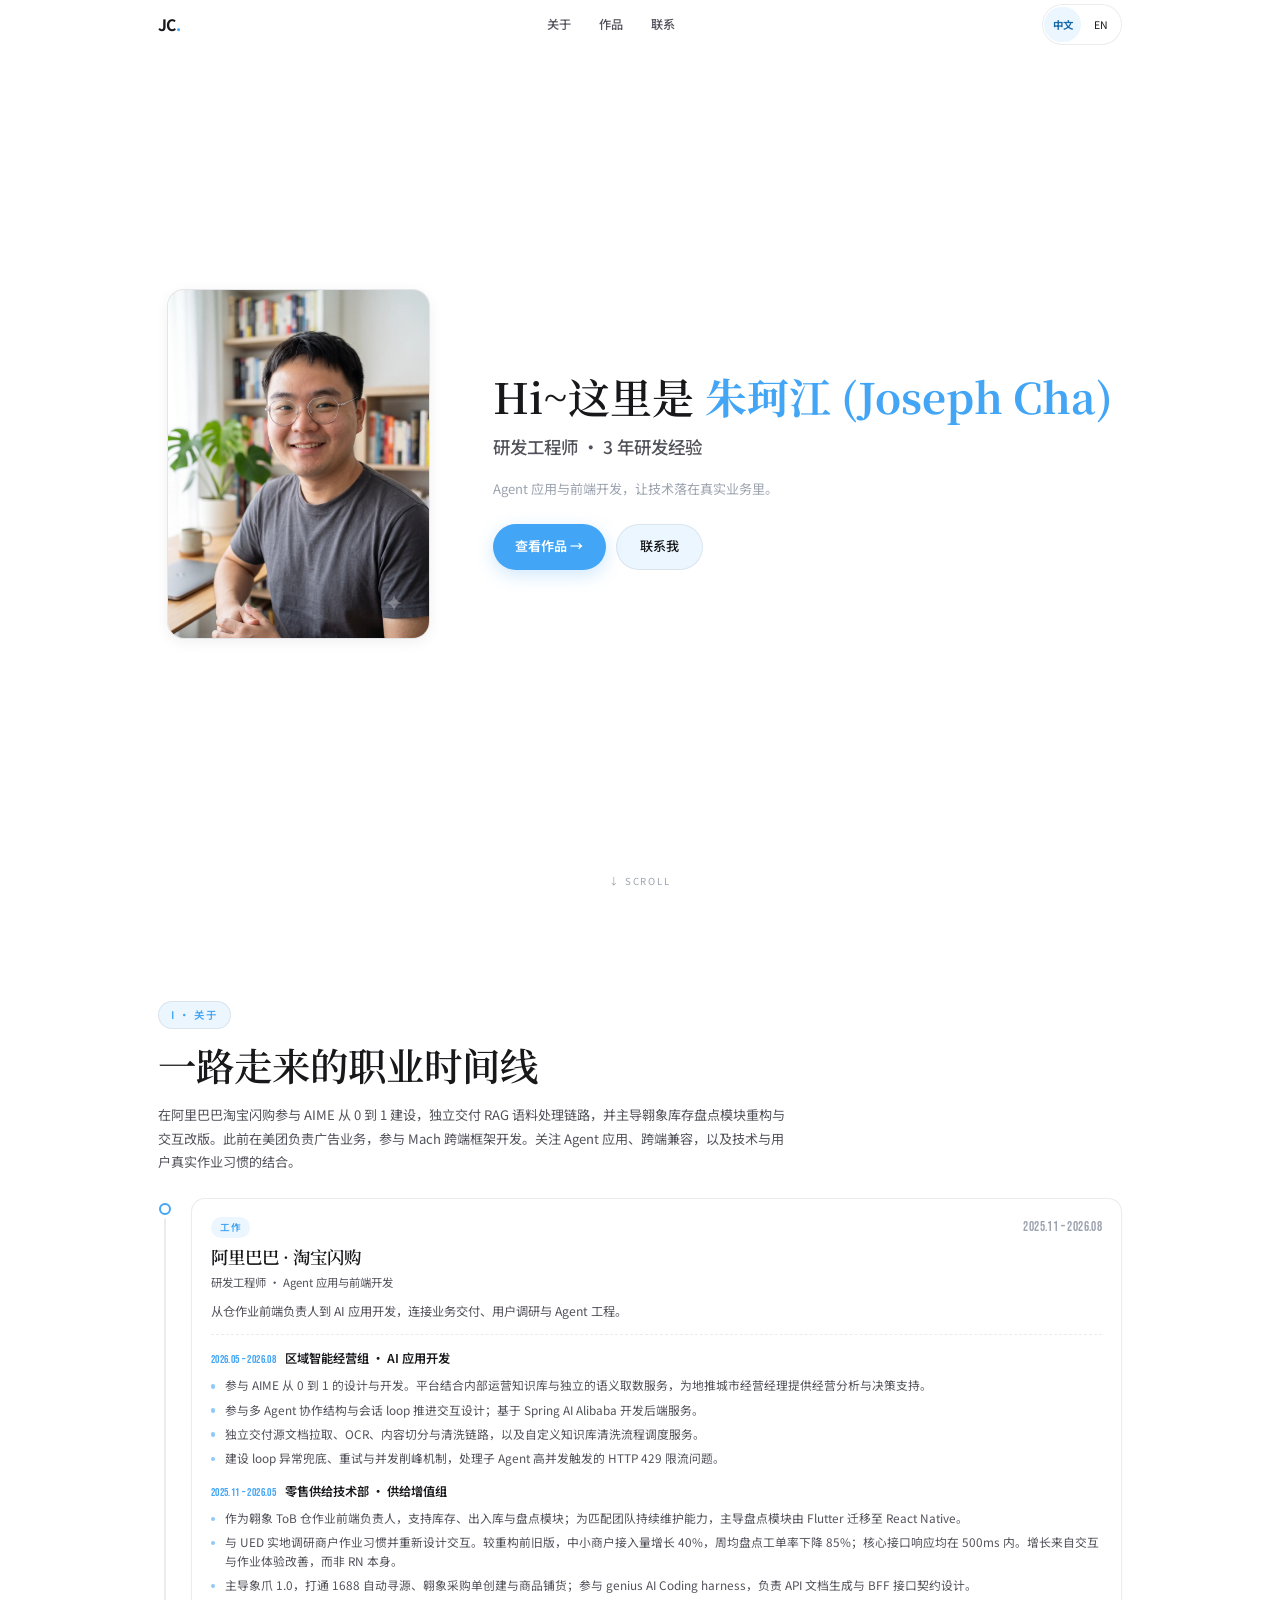
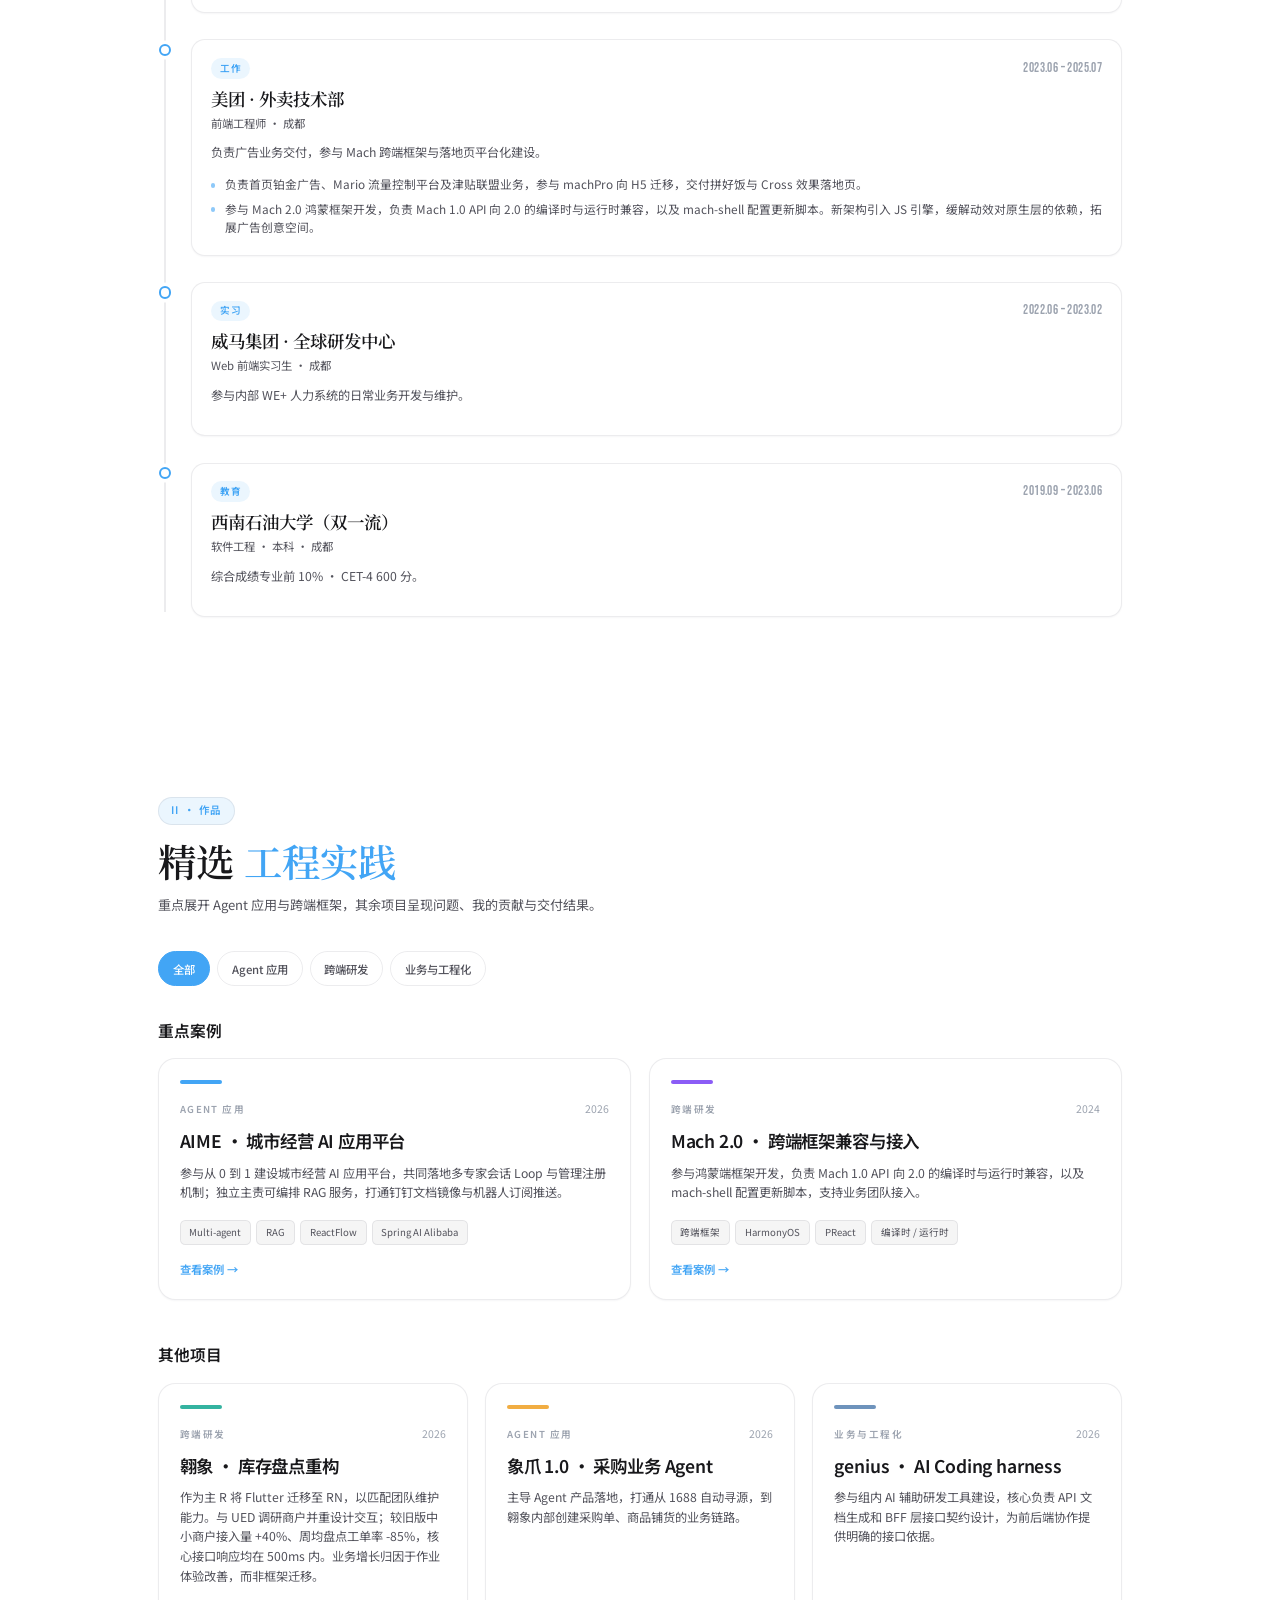
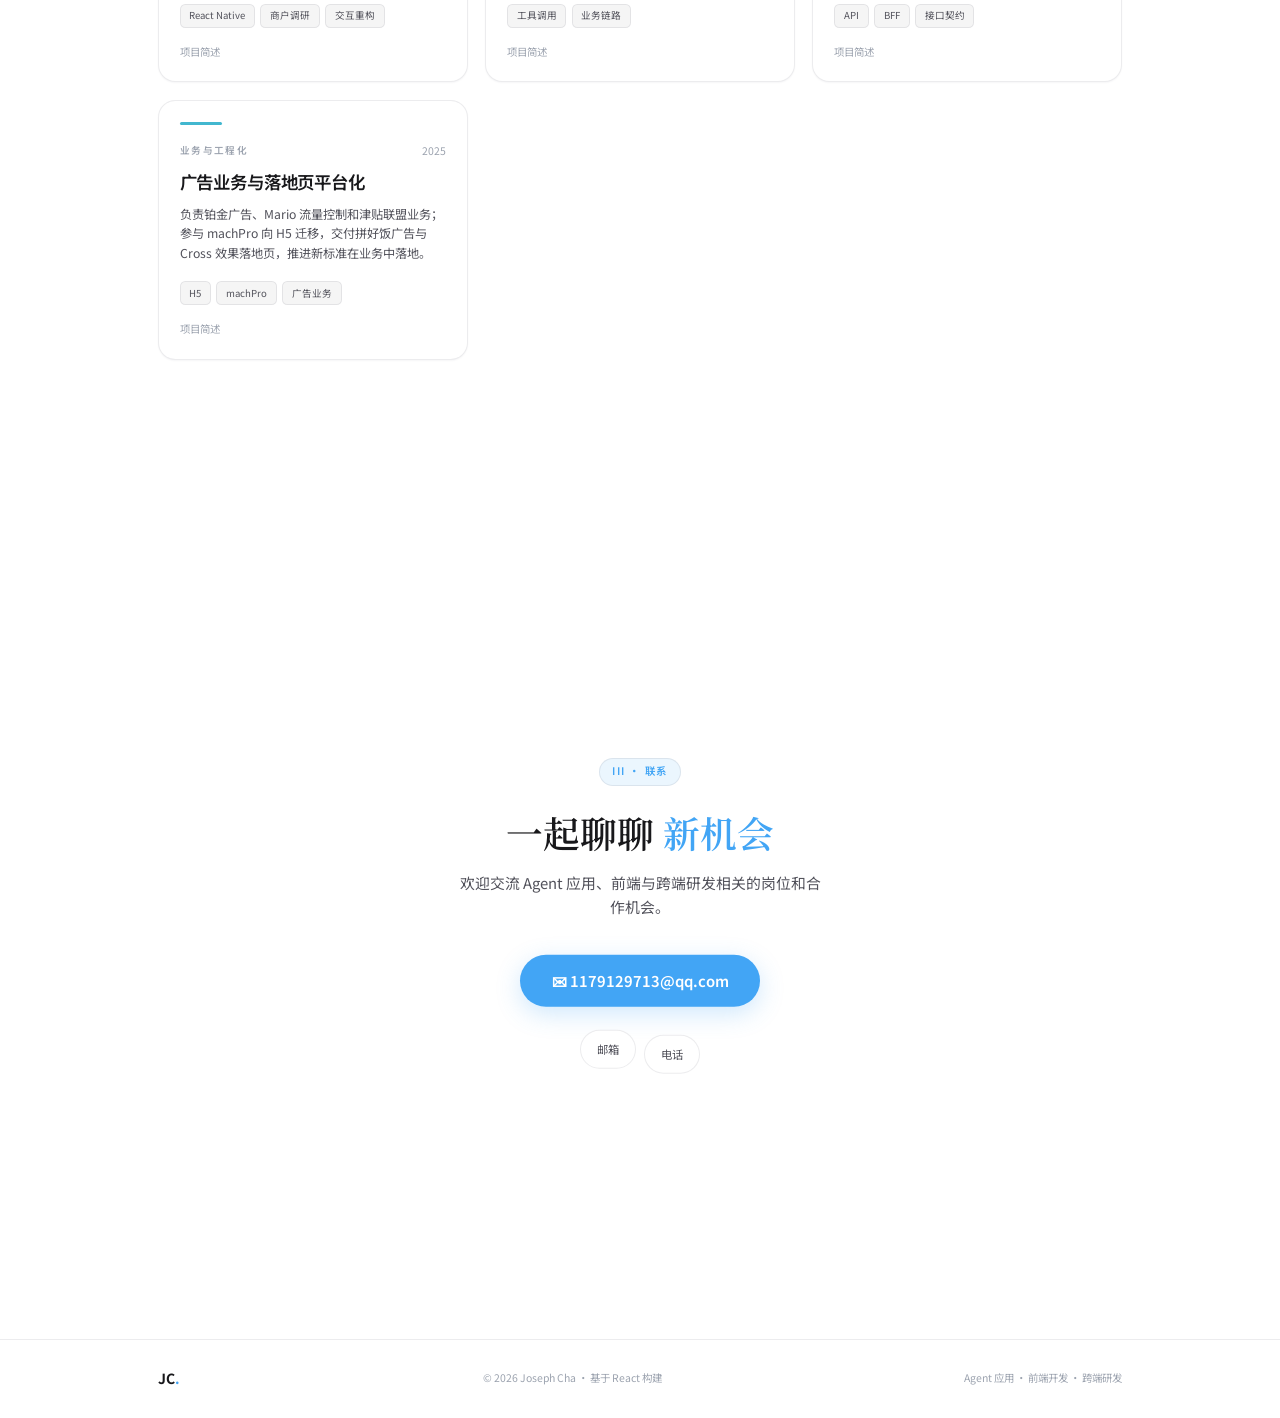
==== project/1/index.html @ 97af948a "deploy: publish portfolio a586ec9baecb" ====
<!doctype html>
<html lang="zh-CN">
  <head>
    <meta charset="UTF-8" />
    <meta
      name="viewport"
      content="width=device-width, initial-scale=1.0, viewport-fit=cover, maximum-scale=5.0"
    />
    <meta name="theme-color" content="#fafafa" />
    <meta name="apple-mobile-web-app-capable" content="yes" />
    <meta name="apple-mobile-web-app-status-bar-style" content="black-translucent" />
    <meta name="format-detection" content="telephone=no" />
    <meta
      name="description"
      content="朱珂江的个人作品集：阿里巴巴淘宝闪购 AIME、库存盘点重构与美团 Mach 跨端框架研发经历。"
    />
    <title>朱珂江 · Agent 应用与前端开发</title>
    <link rel="preconnect" href="https://fonts.googleapis.com" />
    <link rel="preconnect" href="https://fonts.gstatic.com" crossorigin />
    <link
      href="https://fonts.googleapis.com/css2?family=Bebas+Neue&family=Noto+Sans+SC:wght@300;400;500;700&family=Noto+Serif+SC:wght@300;400;600;700&display=swap"
      rel="stylesheet"
    />
    <script type="module" crossorigin src="/assets/index-5vV9eO1W.js"></script>
    <link rel="stylesheet" crossorigin href="/assets/index-BMwHk_G-.css">
  </head>
  <body>
    <div id="root"></div>
  </body>
</html>
---- assets/index-BMwHk_G-.css ----
.language-switch{display:inline-flex;flex-shrink:0;border:1px solid var(--border);border-radius:26.64rem;padding:.05333rem;gap:.05333rem;background:#fff}.language-switch button{min-width:1.12rem;min-height:1.06667rem;padding:.10667rem .24rem;font-size:.32rem;border-radius:26.64rem}.language-switch button[aria-pressed=true]{background:var(--accent-soft);color:#176aa8;font-weight:700}.language-switch button:focus-visible{outline:.05333rem solid var(--accent);outline-offset:.05333rem}.navbar{position:fixed;top:0;left:0;right:0;z-index:100;transition:background .3s,backdrop-filter .3s,border-color .3s}.navbar-inner{display:flex;align-items:center;justify-content:space-between;height:1.49333rem}.navbar-brand{font-family:var(--font-body);font-weight:700;font-size:.48rem;letter-spacing:-.02em;min-height:1.17333rem;display:inline-flex;align-items:center}.navbar-brand .dot{color:var(--accent)}.navbar-desktop{display:flex;gap:.64rem;align-items:center}.navbar-controls{display:flex;align-items:center;gap:.26667rem}.navbar-link{font-size:.37333rem;color:var(--text-muted);font-weight:500;min-height:1.17333rem;display:inline-flex;align-items:center;padding:0 .10667rem;transition:color .2s}.navbar-link:hover{color:var(--text)}.navbar-cta{font-size:.34667rem;font-weight:600;padding:.21333rem .48rem;border-radius:26.64rem;background:var(--accent);color:#fff;min-height:1.17333rem;display:inline-flex;align-items:center}.navbar-toggle{display:none;flex-direction:column;justify-content:center;gap:.13333rem;width:1.17333rem;height:1.17333rem;padding:0;border-radius:.21333rem}.navbar-toggle-bar{display:block;width:.58667rem;height:.05333rem;background:var(--text);border-radius:.05333rem;transition:transform .25s ease,opacity .25s ease;margin:0 auto}.navbar-toggle.is-open .navbar-toggle-bar:nth-child(1){transform:translateY(.18667rem) rotate(45deg)}.navbar-toggle.is-open .navbar-toggle-bar:nth-child(2){opacity:0}.navbar-toggle.is-open .navbar-toggle-bar:nth-child(3){transform:translateY(-.18667rem) rotate(-45deg)}.navbar-mobile{overflow:hidden;border-bottom:1px solid rgba(0,0,0,.06);background:#fffffff2;backdrop-filter:blur(.53333rem);-webkit-backdrop-filter:blur(.53333rem)}.navbar-mobile-inner{display:flex;flex-direction:column;gap:.10667rem;padding:.32rem .53333rem calc(.42667rem + var(--safe-bottom))}.navbar-mobile-link{font-size:.42667rem;color:var(--text);font-weight:500;padding:.37333rem .21333rem;min-height:1.28rem;display:flex;align-items:center;border-bottom:1px solid rgba(0,0,0,.04)}.navbar-mobile-cta{margin-top:.32rem;font-size:.4rem;font-weight:600;text-align:center;padding:.37333rem .53333rem;border-radius:26.64rem;background:var(--accent);color:#fff;min-height:1.28rem;display:inline-flex;align-items:center;justify-content:center}@media (max-width: 768px){.navbar-desktop{display:none}.navbar-toggle{display:flex}}.hero-section{position:relative;min-height:100vh;display:flex;align-items:center;padding-top:calc(1.49333rem + var(--safe-top));padding-bottom:calc(.64rem + var(--safe-bottom))}@supports (min-height: 100svh){.hero-section{min-height:100svh}}.hero-content{position:relative;z-index:2}.hero-grid{display:grid;grid-template-columns:1fr;gap:.74667rem;align-items:center}.hero-photo{display:flex;justify-content:center;position:relative;z-index:2}.hero-photo-frame{width:5.33333rem;aspect-ratio:3 / 4;border-radius:.53333rem;overflow:hidden;border:1px solid var(--border);box-shadow:var(--shadow-md);background:var(--bg-soft)}.hero-photo-frame img{width:100%;height:100%;object-fit:cover;display:block}.hero-title{font-family:var(--font-serif);font-size:.85333rem;font-weight:600;line-height:1.2;margin:.37333rem 0;color:var(--text)}.hero-name{color:var(--accent);font-weight:700}.hero-subtitle{font-family:var(--font-body);font-size:.48rem;font-weight:500;color:var(--text-muted);max-width:8.53333rem;margin-bottom:.53333rem}.hero-tagline{font-size:.37333rem;color:var(--text-dim);max-width:7.46667rem;margin-bottom:.74667rem}.hero-actions{display:flex;gap:.26667rem;flex-wrap:wrap}.hero-btn{display:inline-flex;align-items:center;justify-content:center;gap:.16rem;padding:.32rem .58667rem;border-radius:26.64rem;font-weight:600;font-size:.37333rem;min-height:1.28rem;transition:transform .2s,box-shadow .2s,background .2s,color .2s}.hero-btn-primary{background:var(--accent);color:#fff;box-shadow:0 .16rem .53333rem rgba(var(--accent-rgb),.25)}.hero-btn-primary:hover{transform:translateY(-.05333rem);box-shadow:0 .26667rem .74667rem rgba(var(--accent-rgb),.32)}.hero-btn-secondary{border:1px solid var(--border);color:var(--text);font-weight:500;background:var(--accent-soft)}.hero-btn-secondary:hover{border-color:var(--accent);color:var(--accent)}.scroll-hint{position:absolute;bottom:calc(.42667rem + var(--safe-bottom));left:50%;transform:translate(-50%);z-index:2;color:var(--text-dim);font-size:.29333rem;letter-spacing:.2em;text-transform:uppercase}@media (min-width: 600px){.hero-subtitle{font-size:.53333rem;max-width:11.2rem}.hero-tagline{font-size:.4rem;max-width:9.6rem}.hero-actions{gap:.32rem}.hero-btn{padding:.34667rem .69333rem;font-size:.4rem}}@media (min-width: 768px){.hero-grid{grid-template-columns:6.93333rem 1fr;gap:1.49333rem;align-items:center}.hero-title{font-size:1.28rem}.hero-photo-frame{width:6.93333rem}.hero-photo{justify-content:flex-start}.hero-subtitle{max-width:13.86667rem}.hero-tagline{max-width:12.8rem}}@media (min-width: 1024px){.hero-grid{grid-template-columns:8rem 1fr;gap:1.92rem}.hero-photo-frame{width:8rem}.hero-subtitle{max-width:16rem}.hero-tagline{max-width:14.93333rem}}.timeline{list-style:none;margin:0;padding:0;position:relative}.timeline:before{content:"";position:absolute;left:.18667rem;top:.16rem;bottom:.16rem;width:.05333rem;background:var(--border)}.timeline-item{position:relative;padding-left:1.01333rem;padding-bottom:.8rem}.timeline-item:last-child{padding-bottom:0}.timeline-marker{position:absolute;left:0;top:.10667rem;width:.42667rem;height:.42667rem;display:flex;align-items:center;justify-content:center}.timeline-dot{width:.37333rem;height:.37333rem;border-radius:50%;background:var(--bg);border:.08rem solid var(--accent);box-sizing:border-box;box-shadow:0 0 0 .10667rem var(--bg)}.timeline-card{border:1px solid var(--border);border-radius:.42667rem;background:var(--bg-card);padding:.53333rem .58667rem;box-shadow:var(--shadow-sm)}.timeline-head{display:flex;justify-content:space-between;align-items:center;gap:.32rem;flex-wrap:wrap;margin-bottom:.26667rem}.timeline-type{font-size:.29333rem;font-weight:600;letter-spacing:.08em;color:var(--accent);background:var(--accent-soft);padding:.08rem .26667rem;border-radius:26.64rem}.timeline-period{font-family:var(--font-display);font-size:.4rem;letter-spacing:.03em;color:var(--text-dim)}.timeline-company{font-family:var(--font-serif);font-size:.53333rem;font-weight:600;color:var(--text);margin-bottom:.10667rem;line-height:1.3}.timeline-role{font-size:.34667rem;color:var(--text-muted);margin-bottom:.32rem}.timeline-summary{font-size:.37333rem;color:var(--text-muted);line-height:1.7;margin-bottom:.37333rem}.timeline-phases{display:flex;flex-direction:column;gap:.42667rem;border-top:1px dashed var(--border);padding-top:.42667rem}.timeline-phase-head{display:flex;align-items:baseline;gap:.26667rem;margin-bottom:.21333rem;flex-wrap:wrap}.timeline-phase-period{font-family:var(--font-display);font-size:.34667rem;letter-spacing:.03em;color:var(--accent)}.timeline-phase-title{font-size:.37333rem;font-weight:600;color:var(--text)}.timeline-points{list-style:none;margin:0;padding:0;display:flex;flex-direction:column;gap:.16rem}.timeline-points li{position:relative;padding-left:.42667rem;font-size:.36rem;color:var(--text-muted);line-height:1.6}.timeline-points li:before{content:"";position:absolute;left:0;top:.24rem;width:.13333rem;height:.13333rem;border-radius:50%;background:var(--accent);opacity:.6}.about-section{align-items:flex-start;padding-top:calc(2.13333rem + var(--safe-top));padding-bottom:calc(1.6rem + var(--safe-bottom))}.about-container{width:100%;max-width:24.53333rem}.about-intro{font-size:.4rem;color:var(--text-muted);line-height:1.8;margin:.42667rem 0 .74667rem;max-width:19.2rem}.about-timeline{width:100%}.projects-section{align-items:stretch}.projects-container{display:flex;flex-direction:column;width:100%;padding-top:.42667rem;padding-bottom:.42667rem;box-sizing:border-box}.projects-header{flex-shrink:0}.projects-lead{margin-bottom:.53333rem}.projects-filter{display:flex;gap:.21333rem;flex-wrap:wrap;margin-bottom:.42667rem}.projects-scroll{width:100%}.project-card{height:100%;border-radius:.53333rem;border:1px solid var(--border);background:#fff;box-shadow:var(--shadow-sm)}.project-card-wrap{min-width:0}.project-card-wrap:focus-visible .project-card{border-color:var(--accent);box-shadow:0 0 0 .08rem var(--accent-soft)}.project-open{display:inline-block;margin-top:.48rem;font-size:.34667rem;font-weight:600;color:var(--accent);transition:transform .2s ease}.project-open:focus-visible{outline:.05333rem solid var(--accent);outline-offset:.13333rem;border-radius:.05333rem}.project-group-title{font-size:.48rem;font-weight:600;margin:.53333rem 0 .48rem}.projects-supporting{margin-top:.74667rem}.project-summary-label{font-size:.32rem;color:var(--text-dim);margin-top:.48rem}@media (min-width: 600px){.projects-featured .projects-grid{grid-template-columns:repeat(2,minmax(0,1fr))}}@keyframes projectNudge{0%,8%,16%,to{transform:translate(0)}4%{transform:translate(.10667rem)}12%{transform:translate(-.08rem)}}.project-card-wrap:hover .project-open{animation:none;transform:translate(.10667rem)}.filter-btn{padding:.21333rem .42667rem;border-radius:26.64rem;font-size:.34667rem;font-weight:500;min-height:1.06667rem;display:inline-flex;align-items:center;border:1px solid var(--border);background:transparent;color:var(--text-muted);transition:all .2s}.filter-btn:hover{border-color:var(--accent);color:var(--accent)}.filter-btn.is-active{border-color:var(--accent);background:var(--accent);color:#fff}.projects-grid{display:grid;grid-template-columns:1fr;gap:.42667rem}.project-card-inner{padding:.64rem;height:100%;display:flex;flex-direction:column}.project-accent-bar{width:1.28rem;height:.10667rem;border-radius:.10667rem;margin-bottom:.53333rem}.project-meta{display:flex;justify-content:space-between;align-items:center;margin-bottom:.26667rem}.project-category{font-size:.29333rem;color:var(--text-dim);text-transform:uppercase;letter-spacing:.15em;font-weight:600}.project-year{font-size:.32rem;color:var(--text-dim)}.project-title{font-family:var(--font-body);font-size:.53333rem;font-weight:600;margin-bottom:.26667rem;letter-spacing:-.01em}.project-desc{font-size:.37333rem;color:var(--text-muted);line-height:1.6;margin-bottom:.53333rem;flex:1}.project-tags{display:flex;flex-wrap:wrap;gap:.16rem}.project-tag{font-size:.29333rem;padding:.10667rem .26667rem;border-radius:.16rem;background:#0000000a;border:1px solid var(--border);color:var(--text-muted)}@media (min-width: 600px){.projects-grid{grid-template-columns:repeat(2,1fr)}}@media (min-width: 1024px){.projects-grid{grid-template-columns:repeat(3,1fr);gap:.53333rem}}.contact-section{position:relative;overflow:hidden}.contact-content{position:relative;z-index:2;text-align:center;max-width:16rem}.contact-title{font-family:var(--font-serif);font-size:.8rem;font-weight:600;letter-spacing:0;line-height:1.2;margin:.37333rem 0 .53333rem;color:var(--text)}.contact-title .accent{color:var(--accent)}.contact-lead{font-size:.4rem;color:var(--text-muted);max-width:8.53333rem;margin:0 auto .85333rem}.contact-email-btn{display:inline-flex;align-items:center;justify-content:center;gap:.21333rem;padding:.37333rem .74667rem;border-radius:26.64rem;background:var(--accent);color:#fff;font-weight:600;font-size:.4rem;box-shadow:0 .21333rem .74667rem rgba(var(--accent-rgb),.25);min-height:1.38667rem;word-break:break-word;text-align:center;transition:transform .2s,box-shadow .2s}.contact-email-btn:hover{transform:translateY(-.08rem);box-shadow:0 .32rem .90667rem rgba(var(--accent-rgb),.32)}.contact-socials{display:flex;justify-content:center;gap:.26667rem;margin-top:.74667rem;flex-wrap:wrap}.contact-social{padding:.26667rem .48rem;border-radius:26.64rem;border:1px solid var(--border);background:#fff;font-size:.34667rem;color:var(--text-muted);min-height:1.17333rem;display:inline-flex;align-items:center;transition:border-color .2s,color .2s}.contact-social:hover{border-color:var(--accent);color:var(--accent)}@media (min-width: 600px){.contact-title{font-size:1.12rem}.contact-lead{font-size:.45333rem;max-width:11.2rem}.contact-email-btn{font-size:.45333rem;padding:.42667rem .96rem}}.footer{border-top:1px solid var(--border);padding:.85333rem 0 calc(.85333rem + var(--safe-bottom));background:var(--bg)}.footer-inner{display:flex;flex-direction:column;justify-content:center;align-items:center;gap:.21333rem;text-align:center}.footer-brand{font-family:var(--font-body);font-weight:700;font-size:.42667rem}.footer-brand .dot{color:var(--accent)}.footer-copy,.footer-tagline{font-size:.32rem;color:var(--text-dim)}@media (min-width: 600px){.footer-inner{flex-direction:row;justify-content:space-between;text-align:left}}.agent-demo{--demo-ink: #2e3033;--demo-muted: #92959a;--demo-border: #e9e9eb;--demo-soft: #f7f7f8;width:100%;max-width:1140px;margin:0 auto;overflow:hidden;container-type:inline-size;border:1px solid #dedfe2;border-radius:13px;background:#fff;color:var(--demo-ink);font-family:-apple-system,BlinkMacSystemFont,Segoe UI,PingFang SC,Microsoft YaHei,sans-serif;font-size:13px;line-height:1.6;text-align:left;box-shadow:0 4px 8px #20263203,0 24px 70px -28px #20263226}.agent-demo button{font:inherit;letter-spacing:normal}.agent-demo button:focus-visible,.agent-demo a:focus-visible,.aime-messages:focus-visible,.aime-board-panel:focus-visible{outline:2px solid #7a9e8a;outline-offset:-2px;border-radius:5px}.agent-demo svg{display:block;flex:0 0 auto}.aime-windowbar{height:34px;display:flex;align-items:center;justify-content:space-between;gap:12px;padding:0 14px;border-bottom:1px solid #dedfe2;background:linear-gradient(#fbfbfc,#f5f5f6)}.aime-window-dots{display:flex;align-items:center;gap:6px;min-width:62px}.aime-window-dots i{height:9px;width:9px;border-radius:50%;border:1px solid #00000012;background:#ff6159}.aime-window-dots i:nth-child(2){background:#ffbd2e}.aime-window-dots i:nth-child(3){background:#28c840}.aime-window-title{font-size:11px;color:#7a7d82;white-space:nowrap}.aime-window-title span{color:#c2c4c7;margin:0 8px}.aime-preview-label{color:#a0a2a7;font-size:10px;min-width:62px;text-align:right}.aime-workspace{height:640px;display:grid;grid-template-columns:56px 216px minmax(0,1fr);position:relative}.aime-rail{display:flex;flex-direction:column;align-items:center;gap:9px;padding:14px 8px;background:#f4f4f5;border-right:1px solid #e6e6e9}.aime-app-logo{display:grid;place-items:center;position:relative;width:35px;height:35px;border-radius:10px;font-size:22px;font-weight:700;letter-spacing:-2px;background:#2c3031;color:#fff;padding-right:2px}.aime-app-logo>span{position:absolute;right:5px;bottom:7px;width:5px;height:5px;border-radius:50%;background:#bfd6aa}.aime-rail-divider{height:1px;width:27px;background:#dddddf;margin:9px 0 5px}.aime-rail>button{height:36px;width:36px;display:grid;place-items:center;border-radius:8px;color:#92939a}.aime-rail>button:hover,.aime-rail>button.is-active{background:#fff;color:#3b3e43;box-shadow:0 1px 3px #00000009}.aime-rail-bottom{margin-top:auto}.aime-avatar{--person-color: #8b78bb;height:34px;width:34px;flex:0 0 auto;display:inline-flex;align-items:center;justify-content:center;border-radius:50%;color:#fff;background:var(--person-color);font-size:12px;font-weight:600}.aime-avatar-small{height:27px;width:27px;font-size:10px}.aime-avatar>img{display:block;width:100%;height:100%;min-width:0;border-radius:inherit;object-fit:cover}.aime-avatar-small svg{height:14px;width:14px}.aime-sidebar{min-height:0;display:flex;flex-direction:column;border-right:1px solid var(--demo-border);background:#fff}.aime-sidebar-heading{height:65px;flex-shrink:0;display:flex;align-items:center;gap:9px;padding:0 15px;border-bottom:1px solid var(--demo-border)}.aime-sidebar-heading-icon{display:grid;place-items:center;border:1px solid #eaeaec;background:#f7f7f8;height:30px;width:30px;border-radius:7px;color:#72767c;flex-shrink:0}.aime-sidebar-heading>div{min-width:0}.aime-sidebar-heading strong{display:block;font-size:13px;font-weight:600}.aime-sidebar-heading>div>span{display:block;color:#a1a4aa;font-size:10px;overflow:hidden;text-overflow:ellipsis;white-space:nowrap}.aime-sidebar-scroll{flex:1;min-height:0;overflow:auto;padding:18px 10px;scrollbar-width:thin}.aime-sidebar-section+.aime-sidebar-section{margin-top:24px}.aime-sidebar-section h3{display:flex;gap:6px;align-items:center;color:#93969c;font-size:11px;font-weight:500;padding:0 7px;margin:0 0 8px}.aime-sidebar-section h3>span:first-child{font-size:13px;color:#afb1b6}.aime-sidebar-total{margin-left:auto;font-size:10px}.aime-channel{display:flex;align-items:center;width:100%;padding:8px 10px;border-radius:6px;gap:8px;font-size:12px!important;color:#81858b;margin:3px 0;text-align:left;min-height:36px}.aime-channel:hover,.aime-channel.is-active{color:#373b40;background:#f1f2f3}.aime-channel svg{height:15px;width:15px}.aime-hash{font-size:17px;line-height:1;color:#999da3}.aime-count{margin-left:auto;font-size:10px;min-width:17px;height:17px;border-radius:5px;background:#e2e5e7;display:grid;place-items:center;color:#626970}.aime-thread{display:flex;align-items:flex-start;gap:8px;color:#7b8189;text-align:left;padding:6px 8px 6px 18px;width:100%;font-size:11px!important;line-height:1.7!important}.aime-thread-line{height:15px;width:10px;border-left:1px solid #d9dcdf;border-bottom:1px solid #d9dcdf;flex-shrink:0}.aime-thread>i{width:5px;height:5px;border-radius:50%;background:#83a397;margin:8px 0 0 auto;flex-shrink:0}.aime-expert{display:flex;align-items:center;gap:9px;width:100%;padding:9px 7px;border-radius:7px;text-align:left}.aime-expert:hover,.aime-expert.is-selected{background:#f4f5f5}.aime-expert-info{min-width:0}.aime-expert-info strong{display:block;font-size:12px;font-weight:500;color:#585d63}.aime-expert-info>span{display:block;font-size:9px;color:#a4a7ad;white-space:nowrap;overflow:hidden;text-overflow:ellipsis}.aime-presence,.aime-online-dot{display:inline-block;height:5px;width:5px;border-radius:50%;background:#86a78e;flex-shrink:0}.aime-presence{margin-left:auto}.aime-sidebar-footer{padding:12px 17px;border-top:1px solid #f1f1f2;font-size:10px;color:#a5a8ad;display:flex;align-items:center;gap:7px}.aime-main{min-width:0;min-height:0;display:flex;flex-direction:column;overflow:hidden}.aime-channel-header{height:65px;flex-shrink:0;display:flex;align-items:center;gap:11px;padding:0 24px;border-bottom:1px solid var(--demo-border)}.aime-channel-symbol{font-size:25px;font-weight:300;color:#b1b5ba}.aime-channel-title{min-width:0}.aime-channel-title strong{display:block;font-size:14px;font-weight:600}.aime-channel-title>span{display:block;font-size:10px;color:#a0a4aa;white-space:nowrap;text-overflow:ellipsis;overflow:hidden}.aime-participants{margin-left:auto;display:flex;align-items:center;gap:8px;font-size:11px;color:#999ea5}.aime-avatar-stack{display:flex;padding-left:6px}.aime-avatar-stack .aime-avatar{margin-left:-6px;border:2px solid #fff;height:25px;width:25px}.aime-avatar-stack svg{height:11px;width:11px}.aime-participants>svg{height:14px;width:14px}.aime-tabs{height:43px;flex-shrink:0;display:flex;align-items:stretch;padding:0 20px;gap:20px;border-bottom:1px solid var(--demo-border)}.aime-tabs>button{display:flex;align-items:center;position:relative;gap:6px;color:#9b9fa5;font-size:11px;padding:0 3px}.aime-tabs>button svg{height:13px;width:13px}.aime-tabs>button[aria-selected=true]{color:#34393f}.aime-tabs>button[aria-selected=true]:after{content:"";position:absolute;bottom:-1px;height:2px;background:#424a50;left:0;right:0;border-radius:2px}.aime-tabs>button>span{min-width:15px;background:#f1f2f3;border-radius:4px;text-align:center;font-size:9px;color:#90969d}.aime-tabs-right{display:flex;align-items:center;gap:6px;margin-left:auto;font-size:10px;color:#9ca3a8}.aime-chat-panel{display:flex;flex-direction:column;flex:1;min-height:0}.aime-messages{flex:1;min-height:0;overflow-y:auto;overscroll-behavior:contain;scrollbar-width:thin;scrollbar-color:#e0e1e4 transparent;padding:8px 24px 22px;scroll-padding-top:10px}.aime-date-separator{position:relative;display:flex;align-items:center;gap:13px;color:#b0b3b8;font-size:10px;padding:10px 0 23px}.aime-date-separator:before,.aime-date-separator:after{content:"";height:1px;background:#efeff1;flex:1}.aime-message{display:flex;gap:11px;margin-bottom:25px;animation:aime-message-appear .35s ease both}.aime-message:last-child{margin-bottom:0}.aime-message-content{min-width:0;flex:1}.aime-message-meta{display:flex;align-items:center;gap:7px;flex-wrap:wrap;margin:0 0 5px;min-height:20px}.aime-message-meta strong{font-size:12px;font-weight:600;color:#4a5057}.aime-message-meta time{font-size:9px;color:#b0b4ba}.aime-agent-badge{font-size:8px;color:#92999f;padding:0 4px;line-height:14px;border:1px solid #e5e8eb;background:#f6f7f8;border-radius:3px}.aime-owner-badge{font-size:8px;color:#a5a8ae}.aime-message-content>p{margin:0;padding:0;font-size:12px;color:#686e76;line-height:1.95;overflow-wrap:anywhere}.aime-mention{display:inline;font-weight:500;background:#edf1e9;border:1px solid #dce4d6;border-radius:4px;padding:1px 4px;color:#687e56;white-space:normal;box-decoration-break:clone;-webkit-box-decoration-break:clone}.aime-typing-status{height:26px;display:flex;align-items:center;gap:8px;padding:0 24px;font-size:10px;color:#9da3aa;flex-shrink:0;overflow:hidden}.aime-typing-status>span:last-child{white-space:nowrap;text-overflow:ellipsis;overflow:hidden}.aime-typing-dots{display:inline-flex;gap:3px}.aime-typing-dots i{width:4px;height:4px;background:#aeb7aa;border-radius:50%;animation:aime-typing 1.1s ease-in-out infinite}.aime-typing-dots i:nth-child(2){animation-delay:.15s}.aime-typing-dots i:nth-child(3){animation-delay:.3s}.aime-composer{margin:3px 19px 17px;border:1px solid #e0e3e6;box-shadow:0 1px 2px #00000003;border-radius:9px;min-height:53px;display:flex;align-items:center;gap:12px;padding:8px 10px 8px 13px}.aime-composer-plus{color:#b4b8be}.aime-composer-placeholder{color:#b4b9c0;font-size:12px;flex:1}.aime-composer-experts{display:flex;align-items:center;gap:12px;color:#b5bbc1}.aime-composer-experts span{font-size:17px;font-weight:300}.aime-composer-experts svg{width:16px;height:16px}.aime-send{display:grid;place-items:center;border-radius:6px;height:30px;width:30px;background:#343d36;color:#f9fbf9}.aime-send:hover{background:#526454}.aime-send svg{height:17px;width:17px}.aime-focus-bar{display:flex;align-items:center;gap:8px;background:#f7f8f5;border-bottom:1px solid #eaede7;padding:8px 24px;font-size:11px}.aime-focus-bar .aime-avatar{height:20px;width:20px}.aime-focus-bar>button{margin-left:auto;color:#7e8c78;font-size:10px}.aime-board-panel{flex:1;min-height:0;overflow:auto;padding:25px 20px;background:#fbfbfc;overscroll-behavior:contain;scrollbar-width:thin}.aime-board-heading{display:flex;align-items:center;gap:14px;margin-bottom:24px}.aime-board-heading h3{font-size:15px;font-weight:600;color:#50575e;margin:0 0 5px}.aime-board-heading p{font-size:10px;color:#a3a8af;margin:0}.aime-demo-footer{min-height:43px;display:flex;justify-content:space-between;align-items:center;gap:8px;padding:0 14px;border-top:1px solid var(--demo-border);background:#fafafb}.aime-player{display:flex;align-items:center;gap:10px}.aime-player>button{display:inline-flex;align-items:center;justify-content:center;gap:5px;font-size:10px;color:#7f8790;min-height:32px;padding:0 5px}.aime-player>button:hover{color:#3f5445}.aime-player svg{width:12px;height:12px}.aime-player-position{color:#b0b5bd;font-size:9px;font-family:ui-monospace,monospace;margin-right:5px}.aime-mobile-menu,.aime-mobile-close,.aime-sidebar-overlay{display:none}@keyframes aime-message-appear{0%{opacity:0;transform:translateY(7px)}to{opacity:1;transform:translateY(0)}}@keyframes aime-typing{0%,70%,to{opacity:.4;transform:translateY(0)}35%{opacity:1;transform:translateY(-3px)}}@container (max-width: 830px){.aime-workspace{grid-template-columns:47px 190px minmax(0,1fr)}.aime-sidebar-heading{padding:0 11px}.aime-channel-header{padding:0 17px}.aime-messages{padding-left:17px;padding-right:17px}.aime-participants .aime-avatar-stack{display:none}}@container (max-width: 650px){.aime-workspace{grid-template-columns:minmax(0,1fr);height:590px}.aime-rail{display:none}.aime-sidebar{display:none;position:absolute;top:0;bottom:0;left:0;width:240px;z-index:4;box-shadow:12px 0 30px #24312c16}.aime-sidebar.is-open{display:flex}.aime-sidebar-overlay{display:block;position:absolute;top:0;right:0;bottom:0;left:0;z-index:3;background:#202b3038}.aime-mobile-menu,.aime-mobile-close{display:inline-flex;align-items:center;justify-content:center;height:34px;width:28px;flex-shrink:0;color:#8c959c}.aime-mobile-close{margin-left:auto}.aime-channel-header{padding:0 15px 0 10px;gap:8px}.aime-channel-symbol{display:none}.aime-channel-title>span{max-width:230px}.aime-participants>svg{display:none}.aime-tabs{padding:0 17px;gap:17px}.aime-tabs-right{font-size:9px;max-width:170px;overflow:hidden;white-space:nowrap;text-overflow:ellipsis}.aime-messages{padding:8px 15px 18px}.aime-message{gap:9px;margin-bottom:24px}.aime-message-content>p{font-size:12px}.aime-message .aime-avatar{width:29px;height:29px}.aime-message-meta{gap:6px}.aime-message-meta strong{font-size:11px}.aime-composer{margin:4px 12px 14px;gap:8px}.aime-composer-experts{display:none}.aime-composer-placeholder{font-size:11px}.aime-demo-footer{padding:0 11px}.aime-player{gap:6px}.aime-player-position{display:none}.aime-board-heading{align-items:flex-start}.aime-board-panel{padding:20px 15px}}@media (prefers-reduced-motion: reduce){.aime-message,.aime-strategy-card,.aime-typing-dots i{animation:none}.aime-messages{scroll-behavior:auto}}.aime-decision-strip{flex-shrink:0;min-height:46px;display:flex;align-items:center;gap:8px;padding:7px 20px;background:#fafbf9;border-bottom:1px solid #e9ede5;font-size:11px}.aime-decision-strip>.aime-avatar{height:24px;width:24px}.aime-decision-strip>span:nth-child(2){font-weight:500;color:#68716a;display:flex;align-items:center;gap:9px}.aime-decision-strip small{font-size:9px;font-weight:400;color:#a0a89e}.aime-decision-strip>button{display:flex;align-items:center;gap:3px;margin-left:auto;font-size:10px;color:#7d8e75;white-space:nowrap}.aime-decision-strip>button svg{height:11px;width:11px}.aime-board-status{display:inline-flex;align-items:center;gap:4px;padding:4px 7px;border-radius:5px;font-size:10px;font-weight:500;line-height:1.4;white-space:nowrap;color:#818b95;background:#f0f2f4}.aime-board-status svg{height:11px;width:11px}.aime-board-state-reviewing .aime-board-status{background:#ecf2f8;color:#64819f}.aime-board-state-needs_revision .aime-board-status{background:#fbf0df;color:#ab8249}.aime-board-state-adoptable .aime-board-status{background:#e9f3e9;color:#507853}.aime-decision-strip.aime-board-state-adoptable{background:#f2f8ef;border-bottom-color:#e1ecdb}.aime-board-heading{align-items:flex-start}.aime-board-heading>.aime-board-status{margin-left:auto;margin-top:2px}.aime-board-heading h3{display:flex;align-items:center;gap:8px}.aime-board-heading p{max-width:420px}.aime-version-badge{font-family:ui-monospace,monospace;background:#eff1f3;border:1px solid #e6e8eb;color:#9aa3ac;font-size:9px;font-weight:400;padding:1px 5px;border-radius:4px}.aime-board-empty{min-height:300px;display:flex;flex-direction:column;justify-content:center;align-items:center;text-align:center;padding:30px}.aime-board-empty>svg{width:30px;height:30px;margin-bottom:16px;color:#a2b19b}.aime-board-empty h3{font-size:14px;font-weight:500;color:#7e8b7a;margin:0 0 9px}.aime-board-empty p{font-size:11px;color:#a8b0a4;max-width:310px}.aime-strategy-grid{display:grid;grid-template-columns:repeat(3,minmax(180px,1fr));gap:12px}.aime-strategy-card{display:flex;flex-direction:column;min-width:0;border:1px solid #e3e7eb;background:#fff;border-radius:9px;padding:14px;box-shadow:0 1px 3px #19253404;animation:aime-message-appear .3s ease both}.aime-board-state-adoptable .aime-strategy-card{border-color:#d4e4d0}.aime-strategy-meta{display:flex;flex-wrap:wrap;justify-content:space-between;gap:5px;font-size:9px;color:#a0a8b1;margin-bottom:12px}.aime-strategy-meta>span:first-child{font-family:ui-monospace,monospace}.aime-strategy-card h4{font-size:13px;line-height:1.75;font-weight:600;color:#596571;margin:0 0 9px}.aime-strategy-card>p{font-size:11px;line-height:1.85;color:#8b949e;margin:0 0 12px}.aime-strategy-note{font-size:10px;color:#87977c;background:#f6f8f2;border-radius:5px;padding:8px;margin:2px 0 12px;line-height:1.8}.aime-strategy-note>span{font-weight:600;font-size:9px;display:block;margin-bottom:3px}.aime-strategy-previous{margin-bottom:14px;font-size:9px;color:#a4adb6}.aime-strategy-previous summary{cursor:pointer;line-height:1.8}.aime-strategy-previous p{margin:6px 0 0;font-size:10px;line-height:1.8;color:#a4adb6}.aime-strategy-bottom{display:flex;align-items:center;gap:5px;margin-top:auto;padding-top:12px;border-top:1px solid #f0f2f3;font-size:9px;color:#a0a9b1}.aime-strategy-bottom>.aime-avatar{width:20px;height:20px}.aime-strategy-status{display:inline-flex;align-items:center;gap:3px;margin-left:auto;font-size:9px}.aime-strategy-status svg{width:10px;height:10px}.aime-board-state-adoptable .aime-strategy-status{color:#678859}.aime-board-state-needs_revision .aime-strategy-status{color:#b38a56}.aime-review-heading{display:flex;align-items:center;justify-content:space-between;gap:8px;margin:24px 0 10px}.aime-review-heading h4{font-size:11px;color:#79848e;font-weight:500;margin:0}.aime-review-heading>span{font-size:9px;color:#a1aab3}.aime-review-grid{display:grid;grid-template-columns:repeat(3,minmax(160px,1fr));gap:10px}.aime-review-card{background:#fff;border:1px solid #e8ebed;border-radius:7px;padding:10px}.aime-review-card>div{display:flex;align-items:center;gap:5px}.aime-review-card .aime-avatar{width:21px;height:21px}.aime-review-card strong{font-size:10px;font-weight:500;color:#88939c}.aime-review-card>div>span:last-child{margin-left:auto;font-size:8px;color:#a9b1b8;display:inline-flex;align-items:center;gap:2px}.aime-review-card>div>span:last-child svg{width:10px;height:10px}.aime-review-card>p{font-size:10px;line-height:1.8;color:#a2abb4;margin:8px 0 0}.aime-review-changes_requested{border-color:#ede2d2}.aime-review-changes_requested>div>span:last-child{color:#b48a52}.aime-review-approved{border-color:#e0eadb;background:#fcfdfb}.aime-review-approved>div>span:last-child{color:#749366}.aime-review-gate{display:flex;align-items:flex-start;gap:6px;margin:15px 0 0;color:#a1ab9c;font-size:10px;line-height:1.8}.aime-review-gate svg{height:13px;width:13px;margin-top:2px}.aime-message-strategies{display:grid;gap:6px;margin-top:11px}.aime-message-strategy{display:flex;align-items:center;gap:6px;border:1px solid #e6e9e3;background:#fafbf8;color:#8b9981;padding:7px 9px;border-radius:5px;font-size:10px!important;text-align:left;line-height:1.8!important}.aime-message-strategy:hover{background:#f4f7f0}.aime-message-strategy>span{font-family:ui-monospace,monospace;color:#a6b09f;font-size:9px}.aime-message-strategy svg{width:12px;height:12px}.aime-message-strategy>svg:last-child{margin-left:auto;width:10px;height:10px}.aime-player-stage{display:flex;align-items:center;gap:6px;color:#9ba69a;font-size:10px}.aime-player-stage svg{width:12px;height:12px}.aime-player-stage.is-adoptable{color:#7d9970}@container (max-width: 650px){.aime-decision-strip{padding:7px 14px;gap:6px}.aime-decision-strip>span:nth-child(2){display:block;font-size:10px}.aime-decision-strip small{display:block;font-size:8px}.aime-decision-strip>.aime-board-status{font-size:9px}.aime-strategy-grid,.aime-review-grid{grid-template-columns:1fr}.aime-board-heading>.aime-board-status{font-size:9px}.aime-strategy-card{padding:13px}.aime-strategy-card h4{font-size:12px}.aime-strategy-card>p{font-size:11px}.aime-review-card{padding:12px}.aime-review-card strong{font-size:11px}.aime-review-card>div>span:last-child{font-size:9px}}.aime-case{--case-ink: #243b49;--case-muted: #5e6d76;--case-line: #dde5e9;--case-blue: #286c97;max-width:1140px;margin:0 auto;color:var(--case-ink);font-size:15px;line-height:1.8}.aime-case p{color:var(--case-muted)}.aime-case-demo-note{border-left:2px solid #9fc9df;padding-left:16px;margin:0 0 28px;font-size:14px}.aime-validation{padding:28px;border:1px solid #dce6e1;border-radius:12px;background:#f8fbf9}.aime-validation .aime-case-eyebrow{color:#527967}.aime-validation-facts{display:grid;grid-template-columns:repeat(3,minmax(0,1fr));gap:24px;margin:0 0 24px;border-top:1px solid #dce6e1;border-bottom:1px solid #dce6e1;padding:22px 0}.aime-validation-facts>div{display:flex;flex-direction:column;gap:7px;min-width:0}.aime-validation-facts dt{color:#6e8277;font-size:12px}.aime-validation-facts dd{order:-1;font-size:clamp(17px,1.7vw,23px);line-height:1.5;font-weight:600;color:#315c49;margin:0;overflow-wrap:anywhere}.aime-validation-findings{display:grid;grid-template-columns:repeat(2,minmax(0,1fr));gap:30px}.aime-validation-findings h3{font-size:15px;font-weight:600;margin-bottom:8px}.aime-validation-findings p{font-size:14px}.aime-validation-note{margin-top:22px;font-size:11px}.aime-case-nav{display:flex;flex-wrap:wrap;border-top:1px solid var(--case-line);border-bottom:1px solid var(--case-line);margin-bottom:68px}.aime-case-nav a{display:flex;align-items:center;gap:12px;padding:16px 26px 16px 0;margin-right:28px;font-weight:600;font-size:14px}.aime-case-nav a span{color:#6f8998;font-size:12px}.aime-case-nav a:hover{color:var(--case-blue)}.aime-case-section{margin-bottom:76px;scroll-margin-top:100px}.aime-case-heading{margin-bottom:28px}.aime-case-eyebrow{display:block;font-size:11px;line-height:1.5;letter-spacing:.14em;color:#52768b;font-weight:600;margin-bottom:12px}.aime-case-heading h2{font-family:var(--font-serif);font-size:clamp(23px,2.4vw,30px);line-height:1.5;font-weight:600;margin:0 0 12px;letter-spacing:-.02em}.aime-case-ownership{display:inline-block;font-size:12px;font-weight:500;color:#356b76;background:#edf5f4;padding:3px 10px;border-radius:4px;line-height:1.6}.aime-case-heading>p{margin-top:18px;max-width:900px}.aime-loop-entry{display:grid;grid-template-columns:repeat(3,minmax(0,1fr));list-style:none;padding:0;max-width:820px;margin:0 auto 24px;gap:28px}.aime-loop-entry li{position:relative;border:1px solid var(--case-line);background:#fff;border-radius:8px;padding:14px 18px}.aime-loop-entry strong,.aime-loop-entry span{display:block}.aime-loop-entry strong{font-size:15px;font-weight:600}.aime-loop-entry span{font-size:12px;color:var(--case-muted);margin-top:4px}.aime-loop-entry li:not(:last-child):after{content:"→";position:absolute;right:-23px;top:50%;transform:translateY(-50%);color:#7999ac}.aime-loop-body{border:1px solid #ccdfe9;border-radius:12px;background:#f7fafc;overflow:hidden}.aime-loop-caption{display:flex;justify-content:space-between;align-items:center;padding:16px 22px;border-bottom:1px solid #dce8ee;gap:12px}.aime-loop-caption h3{font-size:14px;font-weight:600}.aime-loop-caption>span{background:#e3eef5;color:#2f6384;padding:2px 10px;border-radius:4px;font-size:12px;flex-shrink:0}.aime-loop-steps{list-style:none;padding:24px 22px 12px;display:grid;grid-template-columns:repeat(4,minmax(0,1fr));gap:26px}.aime-loop-steps li{position:relative}.aime-loop-steps li:not(:last-child):after{content:"→";color:#94acba;position:absolute;right:-19px;top:0}.aime-step-index{display:inline-flex;align-items:center;justify-content:center;width:26px;height:26px;border:1px solid #ccdde7;border-radius:50%;font-size:10px;color:var(--case-blue);margin-bottom:14px;background:#fff}.aime-step-actor{display:block;font-size:11px;color:#42738c;margin-bottom:6px}.aime-loop-steps h4{font-size:16px;font-weight:600;margin-bottom:9px}.aime-loop-steps p{font-size:13px}.aime-loop-return{display:flex;align-items:center;gap:12px;margin:8px 22px 20px;padding-top:13px;border-top:1px dashed #b9ceda}.aime-loop-return>span{color:#628ca4;font-size:24px;line-height:1}.aime-loop-return p{font-size:12px}.aime-loop-rules{display:grid;grid-template-columns:repeat(2,minmax(0,1fr));gap:32px;margin-top:24px}.aime-loop-rules>div{padding-left:16px;border-left:2px solid #94c0c4}.aime-loop-rules>div:last-child{border-color:#d9b57c}.aime-loop-rules h3,.aime-rag-implementation h3{font-size:14px;font-weight:600;margin-bottom:6px}.aime-loop-rules p,.aime-rag-implementation p{font-size:13px}.aime-rag-canvas{border:1px solid var(--case-line);border-radius:12px 12px 0 0;background-color:#f7faf9;background-image:radial-gradient(#d4deda .8px,transparent .8px);background-size:14px 14px;padding:20px}.aime-canvas-caption{display:flex;align-items:center;gap:9px;margin-bottom:28px}.aime-canvas-dot{width:7px;height:7px;border-radius:50%;background:#739a8c}.aime-canvas-caption h3{font-size:13px;font-weight:500}.aime-canvas-caption code{font-size:10px;color:#6d8177;margin-left:auto}.aime-rag-nodes{list-style:none;padding:0;display:grid;grid-template-columns:repeat(5,minmax(0,1fr));gap:22px}.aime-rag-nodes>li{min-width:0;position:relative}.aime-rag-nodes>li:not(:last-child):after{content:"→";position:absolute;right:-17px;top:50%;transform:translateY(-50%);color:#6f998b;font-size:14px}.aime-rag-nodes button{position:relative;width:100%;height:100%;min-height:128px;text-align:left;background:#fff;border:1px solid #d6e0dc;border-radius:8px;padding:13px 12px;transition:border-color .15s,box-shadow .15s}.aime-rag-nodes button:hover{border-color:#7ca496}.aime-rag-nodes button[aria-pressed=true]{border-color:#4f8976;box-shadow:0 0 0 2px #4f897614}.aime-node-code{display:flex;align-items:center;gap:6px;font-size:9px;color:#698579;letter-spacing:.02em}.aime-node-code>span{border-radius:3px;background:#edf4f0;padding:1px 5px;font-size:10px}.aime-rag-nodes strong{display:block;font-size:14px;line-height:1.5;margin-top:12px;font-weight:600}.aime-node-subtitle{display:block;color:#79847e;font-size:11px;margin-top:5px;line-height:1.5}.aime-rag-destinations{display:flex;justify-content:flex-end;flex-wrap:wrap;gap:6px;margin-top:14px}.aime-rag-destinations span{background:#edf4f0;color:#4c7363;padding:3px 9px;border:1px solid #dce8e1;border-radius:4px;font-size:11px}.aime-canvas-note{font-size:11px;margin-top:20px}.aime-node-detail{border:1px solid var(--case-line);border-top:none;border-radius:0 0 12px 12px;background:#fff;padding:20px 24px;min-height:142px}.aime-node-detail>span{color:#6e8d7f;font-size:10px;letter-spacing:.1em}.aime-node-detail h3{font-size:15px;font-weight:600;margin:4px 0 7px}.aime-node-detail p{font-size:14px;max-width:900px}.aime-rag-implementation{display:grid;grid-template-columns:repeat(2,minmax(0,1fr));gap:32px;margin-top:22px}.aime-platform-rows{border-top:1px solid var(--case-line)}.aime-platform-rows article{display:grid;grid-template-columns:150px minmax(0,1fr) 210px;gap:24px;padding:28px 0;border-bottom:1px solid var(--case-line)}.aime-platform-index{display:block;font-size:11px;color:#94a4af;margin-bottom:8px}.aime-platform-rows h3{font-size:17px;font-weight:600;margin-bottom:8px}.aime-platform-rows p{font-size:14px}.aime-platform-rows ul{list-style:none;padding:4px 0 0;color:#6f8290;font-size:11px}.aime-platform-rows li{margin-bottom:6px;padding-left:10px;border-left:1px solid #d4e2e9}.aime-case-technologies{margin:-16px 0 60px}.aime-case-technologies h2{font-size:14px;font-weight:500;color:var(--case-muted);margin-bottom:13px}.aime-case-technologies ul{display:flex;flex-wrap:wrap;gap:8px;list-style:none;padding:0}.aime-case-technologies li{padding:3px 11px;border:1px solid var(--case-line);border-radius:5px;font-size:12px;color:#5b717e}.aime-memory{border:1px solid #dedbd1;border-radius:12px;background:#faf9f5;margin-bottom:24px}.aime-memory summary{display:flex;align-items:center;gap:20px;cursor:pointer;padding:28px;list-style:none}.aime-memory summary::-webkit-details-marker{display:none}.aime-memory-mark{font-size:42px;color:#8e9c81;line-height:1}.aime-memory .aime-case-eyebrow{color:#90917c;font-size:10px;margin-bottom:6px}.aime-memory-title{display:block;font-family:var(--font-serif);font-size:21px;font-weight:600;line-height:1.6}.aime-memory-invitation{display:block;font-size:12px;color:#8b8b7c;margin-top:7px}.aime-memory-toggle{margin-left:auto;font-size:25px;color:#87927b;flex-shrink:0}.aime-memory[open] .aime-memory-toggle{transform:rotate(45deg)}.aime-memory-content{padding:0 28px 28px}.aime-memory-content>p{font-size:13px;max-width:850px;margin-bottom:22px}.aime-memory-diagram{margin:0}.aime-memory-grid{display:grid;grid-template-columns:minmax(0,1fr) 240px;gap:22px;align-items:start}.aime-memory-system{border:1px solid #d1d7cd;border-radius:8px;background:#fffefa;overflow:hidden}.aime-memory-system-title{padding:15px 18px;display:flex;align-items:center;justify-content:space-between;gap:12px;background:#ecefe7}.aime-memory-system-title strong{font-size:18px;letter-spacing:.06em}.aime-memory-system-title>span{font-size:10px;color:#7f8977}.aime-memory-layer{display:grid;grid-template-columns:76px minmax(0,1fr);gap:16px;padding:19px 18px;border-top:1px dashed #dce0d5}.aime-memory-layer h3{font-size:12px;font-weight:500;color:#77836d}.aime-memory-layer ul{display:flex;flex-wrap:wrap;gap:7px;list-style:none;padding:0}.aime-memory-layer li{font-size:11px;background:#f1f4ee;color:#52604c;border:1px solid #e1e7da;padding:4px 9px;border-radius:4px}.aime-memory-layer-runtime li{background:#edf3f6;border-color:#dbe5ea;color:#4e7184}.aime-memory-layer-evaluation li{background:#f5f0e8;border-color:#e9dfce;color:#806943}.aime-memory-layer-models li{background:#f1eef6;border-color:#e3ddec;color:#78648a}.aime-memory-layer p{font-size:11px;margin-top:12px}.aime-memory-connections>h3{font-size:11px;font-weight:500;color:#8a8c7b;margin:3px 0 12px}.aime-memory-connections>div{position:relative;background:#fefdf9;border:1px solid #deded2;border-radius:6px;margin-bottom:12px;padding:13px}.aime-memory-connections>div:before{content:"↔";position:absolute;left:-19px;top:12px;font-size:12px;color:#9aa58d}.aime-memory-connections h4{font-size:12px;font-weight:600;margin-bottom:5px}.aime-memory-status{display:inline-block;margin-left:6px;border:1px solid #cbded0;background:#edf6ee;color:#467251;border-radius:3px;padding:0 5px;font-size:9px;font-weight:500;vertical-align:middle;white-space:nowrap}.aime-memory-connections p{font-size:11px}.aime-memory-diagram figcaption{border-top:1px solid #e3e3d8;padding-top:13px;margin-top:20px;font-size:10px;color:#8c9283}.aime-case a:focus-visible,.aime-case button:focus-visible,.aime-case summary:focus-visible{outline:2px solid #417c9b;outline-offset:5px}@media (max-width: 900px){.aime-platform-rows article{grid-template-columns:130px minmax(0,1fr)}.aime-platform-rows ul{grid-column:2;display:flex;flex-wrap:wrap;gap:12px;padding:0}.aime-memory-grid{grid-template-columns:1fr}.aime-memory-connections{display:grid;grid-template-columns:repeat(3,minmax(0,1fr));gap:12px}.aime-memory-connections>h3{grid-column:1 / -1;margin-bottom:0}.aime-memory-connections>div:before{content:none}.aime-rag-nodes{gap:16px}.aime-rag-nodes>li:not(:last-child):after{right:-14px}}@media (max-width: 650px){.aime-case{font-size:14px}.aime-validation{padding:20px 16px}.aime-validation-facts{grid-template-columns:1fr;gap:18px;padding:18px 0}.aime-validation-facts>div{gap:3px}.aime-validation-facts dd{font-size:20px}.aime-validation-findings{grid-template-columns:1fr;gap:20px}.aime-case-nav{margin-bottom:44px}.aime-case-nav a{flex:1 1 auto;justify-content:space-between;padding:13px 0;margin:0;font-size:12px;gap:6px}.aime-case-nav a+a{margin-left:18px}.aime-case-nav a>span:first-child{display:none}.aime-case-section{margin-bottom:52px;scroll-margin-top:84px}.aime-case-heading h2{font-size:23px}.aime-loop-entry{gap:17px}.aime-loop-entry li{padding:12px 8px}.aime-loop-entry strong{font-size:12px;overflow-wrap:anywhere}.aime-loop-entry span{font-size:10px}.aime-loop-entry li:not(:last-child):after{right:-14px;font-size:12px}.aime-loop-caption{padding:14px 16px}.aime-loop-steps{grid-template-columns:1fr;padding:20px 16px 10px;gap:22px}.aime-loop-steps li{padding-left:40px}.aime-step-index{position:absolute;left:0;top:1px}.aime-loop-steps li:not(:last-child):after{content:"↓";top:auto;left:9px;right:auto;bottom:-22px;font-size:13px}.aime-loop-steps h4{font-size:15px;margin-bottom:5px}.aime-loop-return{margin:14px 16px 16px}.aime-loop-rules,.aime-rag-implementation{grid-template-columns:1fr;gap:18px}.aime-rag-canvas{padding:16px}.aime-canvas-caption{margin-bottom:20px;align-items:start}.aime-canvas-caption h3{font-size:12px}.aime-canvas-dot{margin-top:7px;flex-shrink:0}.aime-rag-nodes{grid-template-columns:1fr;gap:22px}.aime-rag-nodes button{min-height:auto;display:grid;grid-template-columns:105px minmax(0,1fr);gap:4px 8px;padding:12px}.aime-node-code{grid-row:1 / 3}.aime-rag-nodes strong{margin:0;font-size:14px}.aime-node-subtitle{margin:0}.aime-rag-nodes>li:not(:last-child):after{content:"↓";top:auto;right:auto;left:50%;bottom:-21px;transform:translate(-50%)}.aime-rag-destinations{justify-content:center}.aime-node-detail{padding:17px;min-height:170px}.aime-platform-rows article{grid-template-columns:1fr;gap:14px;padding:22px 0}.aime-platform-rows article>div:first-child{display:flex;align-items:center;gap:12px}.aime-platform-index{margin:0}.aime-platform-rows ul{grid-column:auto}.aime-case-technologies{margin:-8px 0 38px}.aime-memory summary{padding:20px 16px;gap:12px}.aime-memory-mark{font-size:29px}.aime-memory-title{font-size:17px}.aime-memory-invitation{font-size:11px}.aime-memory-content{padding:0 16px 20px}.aime-memory-layer{grid-template-columns:1fr;gap:8px;padding:16px 13px}.aime-memory-system-title{padding:13px}.aime-memory-connections{grid-template-columns:1fr;gap:0}.aime-memory-connections>h3{margin-bottom:12px}}@media (prefers-reduced-motion: reduce){.aime-rag-nodes button{transition:none}.aime-case-section{scroll-behavior:auto}}.mach-case{--mach-ink: #2e3046;--mach-muted: #686b7e;--mach-line: #e0e1ea;--mach-accent: #7460a3;max-width:1140px;margin:0 auto;font-size:15px;line-height:1.8;color:var(--mach-ink)}.mach-case p{color:var(--mach-muted)}.mach-case-nav{display:flex;flex-wrap:wrap;gap:16px 34px;border-top:1px solid var(--mach-line);border-bottom:1px solid var(--mach-line);padding:16px 0;margin-bottom:52px}.mach-case-nav a{font-size:13px;font-weight:500;display:inline-flex;align-items:center;gap:16px}.mach-case-nav a span{color:#9893ad;font-size:12px}.mach-case-nav a:hover,.mach-examples a:hover{color:var(--mach-accent)}.mach-section{margin-bottom:72px;scroll-margin-top:100px}.mach-heading{margin-bottom:26px}.mach-heading>span{display:block;font-size:11px;color:#7e7198;letter-spacing:.12em;margin-bottom:12px;font-weight:600}.mach-heading h2{font-family:var(--font-serif);font-size:clamp(23px,2.4vw,30px);line-height:1.5;margin-bottom:16px;font-weight:600;letter-spacing:-.02em}.mach-heading p{max-width:950px}.mach-examples{display:grid;grid-template-columns:repeat(2,minmax(0,1fr));gap:26px}.mach-examples figure{margin:0;min-width:0;border:1px solid var(--mach-line);border-radius:10px;overflow:hidden;background:#fff}.mach-image-crop{width:100%;aspect-ratio:1.5;background:#f4f4f6;overflow:hidden;border-bottom:1px solid var(--mach-line)}.mach-image-crop img{width:100%;height:100%;object-fit:cover}.mach-image-crop-product img{object-position:center 23%}.mach-image-crop-feed img{object-position:center 62%}.mach-examples figcaption{padding:20px 22px}.mach-examples h3{font-size:16px;font-weight:600;margin-bottom:8px}.mach-examples p{font-size:13px;margin-bottom:14px}.mach-examples a{font-size:12px;color:#7e7198;text-decoration:underline;text-underline-offset:4px}.mach-evidence-note{font-size:11px;margin-top:16px}.mach-motivation{margin-top:30px;padding:24px;border-left:3px solid #b8a6cf;background:#f8f6fb;border-radius:0 9px 9px 0}.mach-motivation h3{font-size:17px;font-weight:600;margin-bottom:10px}.mach-motivation p{font-size:14px}.mach-motivation p+p{padding-top:14px;margin-top:14px;border-top:1px solid #e7e1ef;font-size:12px}.mach-diagram{margin:0;border:1px solid var(--mach-line);border-radius:12px;overflow:hidden;background:#f8f9fb}.mach-diagram-title{display:flex;align-items:center;justify-content:space-between;gap:12px;padding:17px 24px;border-bottom:1px solid var(--mach-line);background:#f0f1f5}.mach-diagram-title strong{font-size:17px;font-weight:600}.mach-diagram-title>span{font-size:10px;color:#9093a2;letter-spacing:.1em}.mach-handoff{padding:13px 24px;font-size:12px;border-bottom:1px dashed var(--mach-line);background:#ffffff80}.mach-v1-lanes{display:grid;grid-template-columns:repeat(2,minmax(0,1fr));gap:32px;padding:26px}.mach-lane>h3,.mach-v2-build>h3,.mach-client-runtime>h3{font-size:13px;font-weight:500;color:#818697;margin-bottom:18px}.mach-pipeline{list-style:none;padding:0;display:flex;flex-direction:column;gap:24px}.mach-pipeline>li{position:relative;padding:15px 18px;border:1px solid #dfe2e9;background:#fff;border-radius:7px;min-width:0}.mach-pipeline>li:not(:last-child):after{content:"↓";position:absolute;left:50%;bottom:-24px;transform:translate(-50%);color:#b0afbd;font-size:14px}.mach-node-code{font-size:9px;font-weight:500;color:#9699aa;letter-spacing:.08em;display:block;margin-bottom:6px}.mach-pipeline :is(h4,h5){font-size:15px;font-weight:600;line-height:1.6;overflow-wrap:anywhere}.mach-pipeline p{font-size:12px;margin-top:6px}.mach-artifacts{padding:0;list-style:none;display:grid;grid-template-columns:repeat(2,minmax(0,1fr));gap:12px;margin-top:13px}.mach-artifacts>li{border:1px solid #e6e5ed;padding:10px;background:#f8f8fb;border-radius:4px;min-width:0}.mach-artifacts code{display:block;font-size:12px;color:#786b95;overflow-wrap:anywhere}.mach-artifacts span{font-size:11px;color:#868496;display:block;margin-top:4px;line-height:1.6}.mach-diagram>figcaption{padding:16px 24px;border-top:1px solid var(--mach-line);font-size:11px;color:#8c8c9c}.mach-diagram-v2{background:#fbf9fd;border-color:#e0d8eb}.mach-diagram-v2 .mach-diagram-title{background:#f0eaf7;border-color:#e0d8eb}.mach-diagram-v2 .mach-diagram-title strong{color:#6e548b}.mach-v2-build{padding:24px}.mach-pipeline-horizontal{display:grid;grid-template-columns:repeat(4,minmax(0,1fr));gap:22px}.mach-pipeline-horizontal>li{padding:14px}.mach-pipeline-horizontal>li:not(:last-child):after{content:"→";top:50%;bottom:auto;left:auto;right:-18px;transform:translateY(-50%)}.mach-pipeline-horizontal .mach-artifacts{grid-template-columns:1fr;gap:7px}.mach-pipeline-horizontal .mach-artifacts>li{padding:6px 8px}.mach-pipeline-horizontal .mach-artifacts span{font-size:10px}.mach-diagram-v2 .mach-handoff{border-top:1px dashed #e0d8eb;border-bottom:1px dashed #e0d8eb;text-align:center}.mach-client-runtime{margin:24px;padding:20px;border:1px solid #dcd3e8;border-radius:9px;background:#fff}.mach-runtime-lanes{display:grid;grid-template-columns:minmax(0,1fr) 170px minmax(0,1fr);gap:20px;align-items:stretch}.mach-thread{border:1px solid #e1dcea;background:#f9f7fc;padding:16px;border-radius:7px;min-width:0}.mach-thread>h4{font-size:12px;font-weight:500;margin-bottom:16px;color:#827293}.mach-thread-native{background:#f7f9fa;border-color:#dce3e8}.mach-thread-native>h4{color:#6e8797}.mach-thread .mach-pipeline>li{padding:13px}.mach-thread .mach-pipeline :is(h4,h5){font-size:14px}.mach-runtime-channel{align-self:center;text-align:center}.mach-channel-arrow{display:block;font-size:40px;color:#b29bc7;line-height:1.2;margin-bottom:8px}.mach-runtime-channel strong{display:block;font-family:ui-monospace,monospace;font-size:13px;color:#7c6299}.mach-runtime-channel>span:not(.mach-channel-arrow){display:block;font-size:11px;color:#9a8aaa;margin-top:7px}.mach-runtime-channel p{font-size:10px;margin-top:10px}.mach-diagram figcaption ul{padding-left:15px}.mach-diagram figcaption li+li{margin-top:6px}.mach-contribution-list{list-style:none;padding:0;border-top:1px solid var(--mach-line)}.mach-contribution-list>li{display:flex;gap:22px;border-bottom:1px solid var(--mach-line);padding:24px 0}.mach-contribution-list>li>span{font-size:12px;color:#a59bb6;margin-top:3px}.mach-contribution-list h3{font-size:16px;font-weight:600;margin-bottom:8px}.mach-contribution-list p{font-size:14px}.mach-outcome{padding:19px 22px;background:#f7f5fa;border-left:2px solid #bbabcf;margin-top:24px;font-size:13px}.mach-technologies{margin:-14px 0 34px}.mach-technologies h2{font-size:14px;font-weight:500;margin-bottom:12px}.mach-technologies ul{list-style:none;padding:0;display:flex;flex-wrap:wrap;gap:8px}.mach-technologies li{font-size:12px;color:#7e7198;border:1px solid #e4dfeb;padding:3px 11px;border-radius:4px}.mach-footer-note{font-size:11px;border-top:1px solid var(--mach-line);padding-top:18px}.mach-case a:focus-visible{outline:2px solid #9d83bb;outline-offset:5px}@media (max-width: 900px){.mach-runtime-lanes{grid-template-columns:minmax(0,1fr) 125px minmax(0,1fr);gap:12px}.mach-thread{padding:12px}.mach-thread .mach-pipeline>li{padding:10px}.mach-client-runtime{padding:16px}.mach-v1-lanes{padding:20px;gap:20px}.mach-artifacts{grid-template-columns:1fr}.mach-pipeline-horizontal{grid-template-columns:repeat(2,minmax(0,1fr));gap:24px}.mach-pipeline-horizontal>li:not(:last-child):after{content:none}}@media (max-width: 650px){.mach-case{font-size:14px}.mach-case-nav{gap:14px 24px;margin-bottom:36px}.mach-case-nav a{font-size:12px;gap:8px}.mach-section{margin-bottom:50px;scroll-margin-top:84px}.mach-heading h2{font-size:23px}.mach-examples{grid-template-columns:1fr;gap:22px}.mach-examples figcaption{padding:17px}.mach-image-crop-product img{object-position:center 23%}.mach-image-crop-feed img{object-position:center 63%}.mach-motivation{padding:18px}.mach-diagram-title{padding:14px 16px}.mach-diagram-title strong{font-size:16px}.mach-diagram-title>span{font-size:8px}.mach-handoff{padding:12px 16px;font-size:11px}.mach-v1-lanes{grid-template-columns:1fr;padding:18px 16px;gap:30px}.mach-lane+.mach-lane{border-top:1px dashed #dcdde7;padding-top:24px}.mach-artifacts{grid-template-columns:repeat(2,minmax(0,1fr));gap:8px}.mach-pipeline>li{padding:13px}.mach-pipeline :is(h4,h5){font-size:14px}.mach-diagram>figcaption{padding:14px 16px}.mach-v2-build{padding:18px 16px}.mach-pipeline-horizontal{display:flex;flex-direction:column;gap:24px}.mach-pipeline-horizontal>li:not(:last-child):after{content:"↓";top:auto;bottom:-24px;left:50%;right:auto;transform:translate(-50%)}.mach-pipeline-horizontal .mach-artifacts{grid-template-columns:repeat(2,minmax(0,1fr))}.mach-client-runtime{margin:16px;padding:14px}.mach-runtime-lanes{grid-template-columns:1fr;gap:14px}.mach-channel-arrow{font-size:0;margin-bottom:4px}.mach-channel-arrow:after{content:"↕";font-size:32px}.mach-runtime-channel p{margin-top:5px}.mach-contribution-list>li{gap:15px;padding:20px 0}.mach-outcome{padding:16px}}.project-detail{min-height:100vh;padding-bottom:calc(1.6rem + var(--safe-bottom));background:var(--bg)}.detail-topbar{position:sticky;top:0;z-index:20;display:flex;align-items:center;justify-content:space-between;padding:.37333rem .53333rem;background:#fffc;backdrop-filter:blur(.53333rem);-webkit-backdrop-filter:blur(.53333rem);border-bottom:1px solid rgba(0,0,0,.06)}.detail-back{font-family:var(--font-body);font-size:.37333rem;font-weight:500;color:var(--text-muted);padding:.21333rem .37333rem;border-radius:26.64rem;border:1px solid var(--border);background:#fff;transition:all .2s}.detail-back:hover{color:var(--accent);border-color:var(--accent)}.detail-brand{font-family:var(--font-body);font-weight:700;font-size:.42667rem;letter-spacing:-.02em}.detail-brand .dot{color:var(--accent)}.detail-container{padding-top:1.06667rem}.detail-head{margin-bottom:.96rem}.detail-category{display:inline-block;font-size:.32rem;font-weight:600;letter-spacing:.08em;color:var(--accent);background:var(--accent-soft);padding:.10667rem .32rem;border-radius:26.64rem;margin-bottom:.37333rem}.detail-title{font-family:var(--font-serif);font-size:.90667rem;font-weight:600;line-height:1.25;color:var(--text);margin-bottom:.32rem}.detail-meta{display:flex;align-items:center;gap:.26667rem;font-size:.37333rem;color:var(--text-dim)}.detail-sep{opacity:.5}.detail-demo{margin-bottom:1.28rem}.detail-info{padding-bottom:1.06667rem}.detail-subtitle{font-family:var(--font-serif);font-size:.53333rem;font-weight:600;color:var(--text);margin:0 0 .37333rem}.detail-subtitle:not(:first-child){margin-top:.85333rem}.detail-desc{font-size:.4rem;line-height:1.8;color:var(--text-muted)}.detail-tags{display:flex;flex-wrap:wrap;gap:.21333rem}.detail-tag{font-size:.34667rem;padding:.13333rem .37333rem;border-radius:26.64rem;background:#0000000a;border:1px solid var(--border);color:var(--text-muted)}.detail-note{margin:.64rem 0;font-size:.36rem;line-height:1.7;color:var(--text-dim);border-left:.08rem solid var(--accent);padding-left:.37333rem}.detail-contributions{padding-left:.58667rem;font-size:.4rem;color:var(--text-muted);line-height:1.8}.detail-contributions li+li{margin-top:.26667rem}.architecture-flow{list-style:none;display:grid;grid-template-columns:repeat(auto-fit,minmax(5.06667rem,1fr));gap:.37333rem;padding:0}.architecture-flow li,.architecture-comparison>div{padding:.53333rem;border:1px solid var(--border);border-radius:.37333rem;background:var(--bg-soft)}.architecture-flow h3,.architecture-comparison h3{font-size:.42667rem;margin:.21333rem 0}.architecture-flow p,.architecture-comparison p{font-size:.37333rem;color:var(--text-muted)}.flow-number{font-size:.32rem;font-weight:700;color:#176aa8}.architecture-comparison{display:grid;grid-template-columns:repeat(2,minmax(0,1fr));gap:.37333rem;margin-bottom:.48rem}@media (max-width: 600px){.architecture-comparison,.architecture-flow{grid-template-columns:1fr}.detail-topbar{gap:.21333rem;padding:.26667rem .37333rem}.detail-brand{display:none}}.detail-loading{min-height:100vh;display:flex;flex-direction:column;align-items:center;justify-content:center;gap:.53333rem}@media (min-width: 768px){.detail-title{font-size:1.17333rem}}.loading-screen{position:fixed;top:0;right:0;bottom:0;left:0;z-index:9999;background:var(--bg);display:flex;align-items:center;justify-content:center;transition:opacity .6s ease}.loading-screen.is-hidden{opacity:0;pointer-events:none}.loading-inner{display:flex;flex-direction:column;align-items:center;gap:.48rem;width:5.33333rem}.loading-brand{font-family:var(--font-body);font-weight:700;font-size:.74667rem;letter-spacing:-.02em;color:var(--text)}.loading-brand .dot{color:var(--accent)}.loading-bar{width:100%;height:.08rem;border-radius:26.64rem;background:#11182714;overflow:hidden}.loading-bar-fill{height:100%;width:0;background:var(--accent);border-radius:26.64rem;transition:width .3s ease}.loading-pct{font-family:var(--font-display);font-size:.58667rem;letter-spacing:.05em;color:var(--text-dim)}:root{--bg: #ffffff;--bg-soft: #f6f7f9;--bg-card: #ffffff;--border: rgba(17, 24, 39, .08);--border-hover: rgba(66, 165, 245, .5);--text: #18181b;--text-muted: #52525b;--text-dim: #9ca3af;--accent: #42a5f5;--accent-rgb: 66, 165, 245;--accent-soft: rgba(66, 165, 245, .1);--shadow-sm: 0 1px .05333rem rgba(17, 24, 39, .04);--shadow-md: 0 .10667rem .42667rem rgba(17, 24, 39, .06);--shadow-lg: 0 .21333rem .74667rem rgba(17, 24, 39, .08);--font-display: "Bebas Neue", sans-serif;--font-serif: "Noto Serif SC", serif;--font-body: "Noto Sans SC", "MiSans Medium", -apple-system, BlinkMacSystemFont, "PingFang SC", "Microsoft YaHei", sans-serif;--max-width: 32rem;--safe-top: env(safe-area-inset-top, 0px);--safe-bottom: env(safe-area-inset-bottom, 0px);--safe-left: env(safe-area-inset-left, 0px);--safe-right: env(safe-area-inset-right, 0px)}*{margin:0;padding:0;box-sizing:border-box}html{scroll-behavior:smooth;scroll-padding-top:2.4rem;-webkit-text-size-adjust:100%;text-size-adjust:100%}html{font-size:min(10vw,2.048rem)}body{font-family:var(--font-body);background:var(--bg);color:var(--text);line-height:1.6;overflow-x:hidden;-webkit-font-smoothing:antialiased;-moz-osx-font-smoothing:grayscale;-webkit-tap-highlight-color:transparent;overscroll-behavior-y:none;padding-left:var(--safe-left);padding-right:var(--safe-right)}a{color:inherit;text-decoration:none;transition:color .2s ease}button{font-family:inherit;cursor:pointer;border:none;background:none;color:inherit;-webkit-tap-highlight-color:transparent;touch-action:manipulation}img{max-width:100%;display:block}.container{max-width:var(--max-width);margin:0 auto;padding:0 .64rem}@media (min-width: 768px){.container{padding:0 1.06667rem}}@media (min-width: 1024px){.container{padding:0 1.28rem}}.section{padding:2.4rem 0;position:relative}.section-fullscreen{min-height:100vh;display:flex;align-items:center;padding-top:calc(1.49333rem + var(--safe-top));padding-bottom:calc(.64rem + var(--safe-bottom));box-sizing:border-box}@supports (min-height: 100svh){.section-fullscreen{min-height:100svh}}.section-title{font-family:var(--font-serif);font-size:.90667rem;font-weight:600;line-height:1.25;letter-spacing:0;color:var(--text);margin-bottom:.32rem}.section-eyebrow{display:inline-block;font-family:var(--font-body);font-size:.32rem;font-weight:600;letter-spacing:.15em;color:var(--accent);margin-bottom:.37333rem;padding:.13333rem .37333rem;border:1px solid var(--border);border-radius:26.64rem;background:var(--accent-soft)}.section-lead{font-size:.4rem;color:var(--text-muted);max-width:17.06667rem;margin-bottom:1.06667rem}@media (min-width: 1024px){.section-lead{max-width:19.2rem}}::-webkit-scrollbar{width:.26667rem}::-webkit-scrollbar-track{background:var(--bg)}::-webkit-scrollbar-thumb{background:rgba(var(--accent-rgb),.3);border-radius:.26667rem}::-webkit-scrollbar-thumb:hover{background:rgba(var(--accent-rgb),.5)}::selection{background:rgba(var(--accent-rgb),.25);color:var(--text)}.loader{display:flex;justify-content:center;align-items:center;min-height:5.33333rem}.loader-dot{width:.32rem;height:.32rem;border-radius:50%;background:var(--accent);animation:pulse-dot 1s ease-in-out infinite}@keyframes pulse-dot{0%,to{opacity:.3;transform:scale(.8)}50%{opacity:1;transform:scale(1.2)}}.error-box{text-align:center;padding:.85333rem;color:var(--text-muted);border:1px dashed var(--border);border-radius:.42667rem}@media (hover: none) and (pointer: coarse){html{scroll-behavior:auto}.scroll-hint{display:none!important}}@media (prefers-reduced-motion: reduce){html{scroll-behavior:auto}*,*:before,*:after{animation-duration:.01ms!important;animation-iteration-count:1!important;transition-duration:.01ms!important}}@media (min-width: 768px){.section-title{font-size:1.17333rem}}
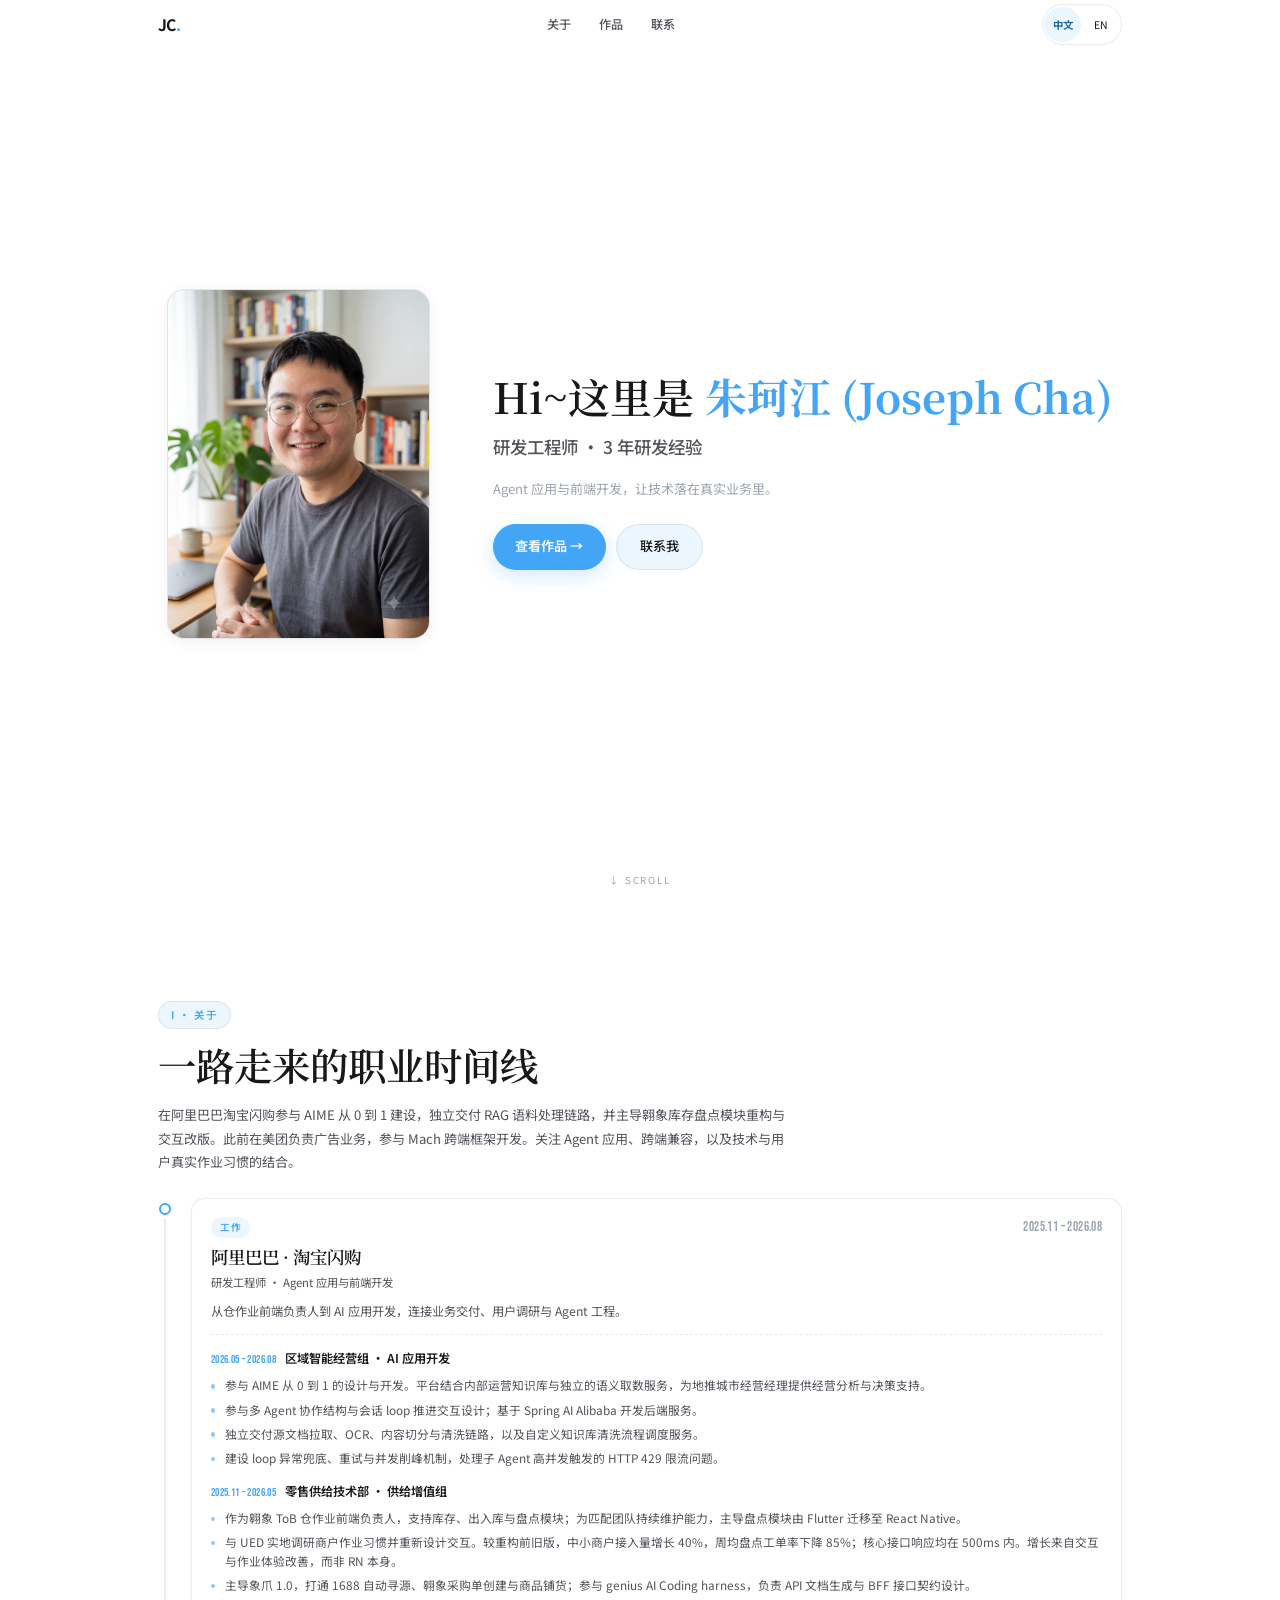
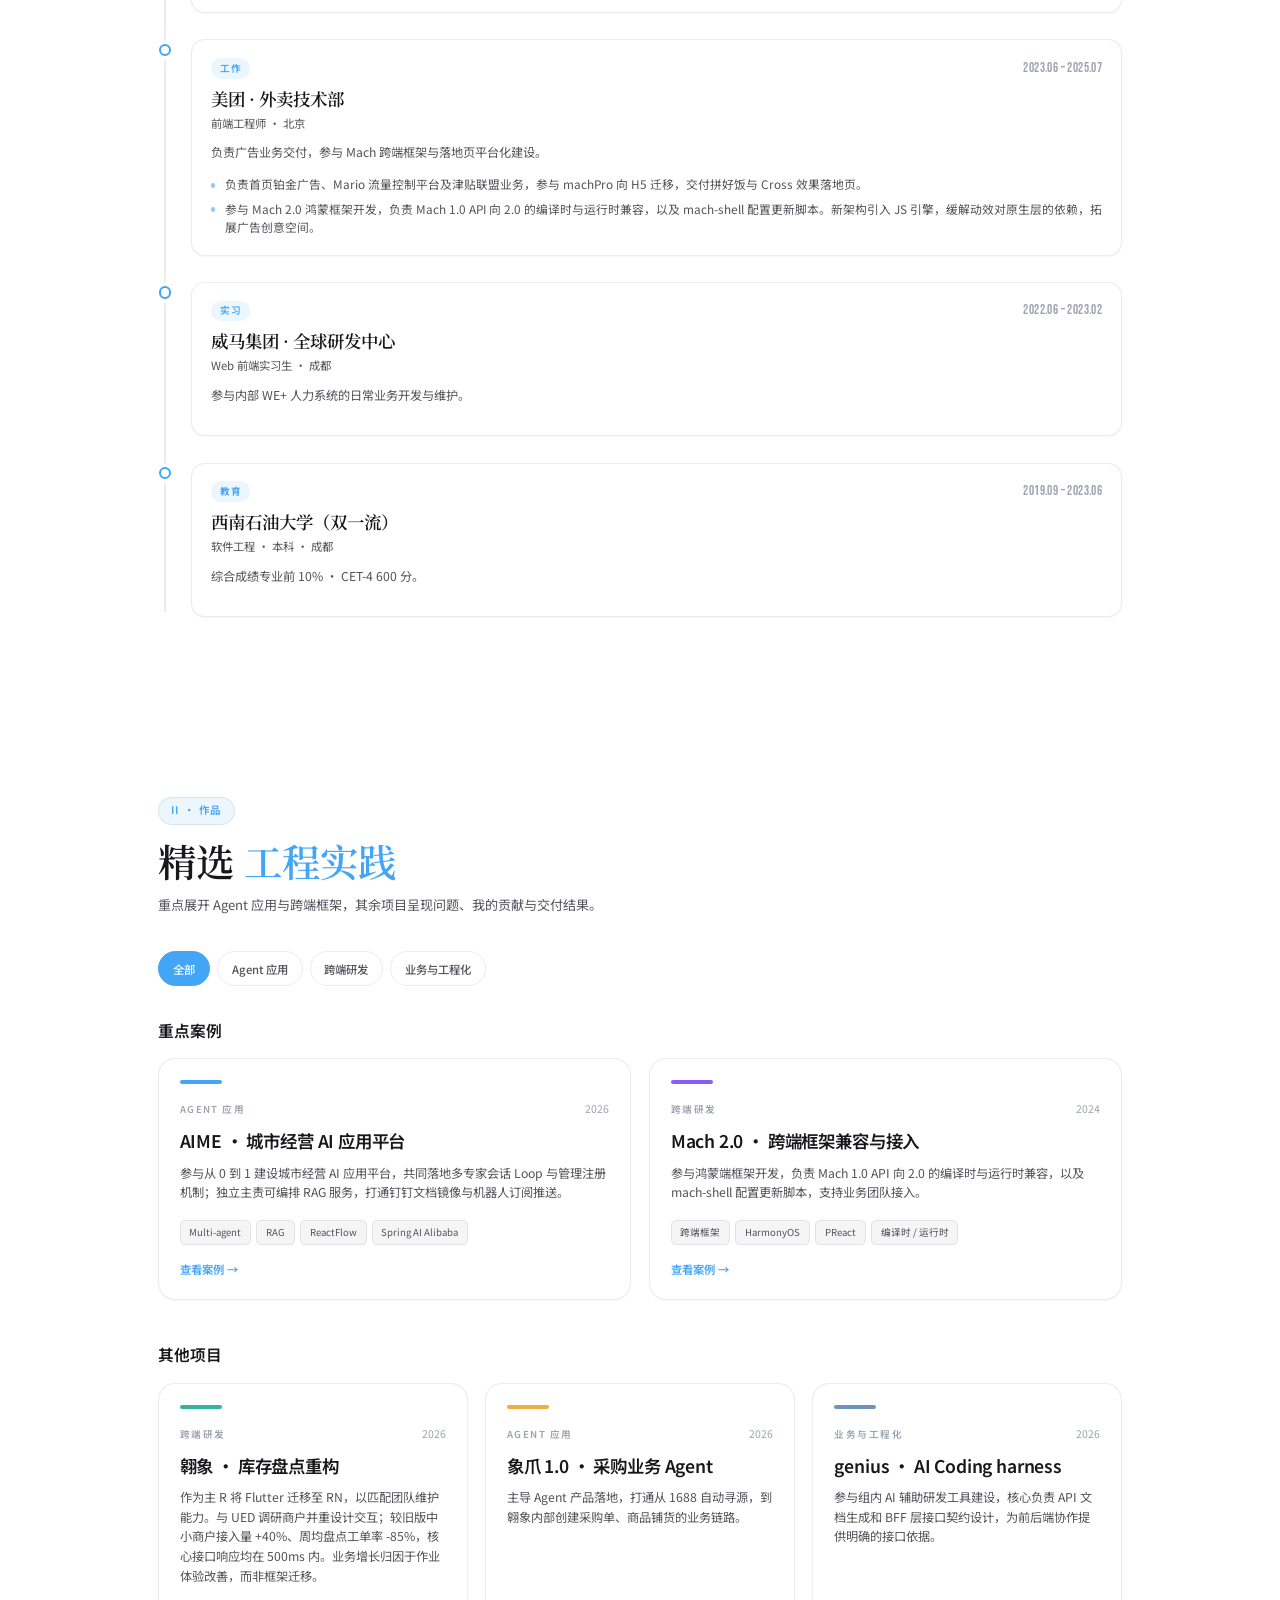
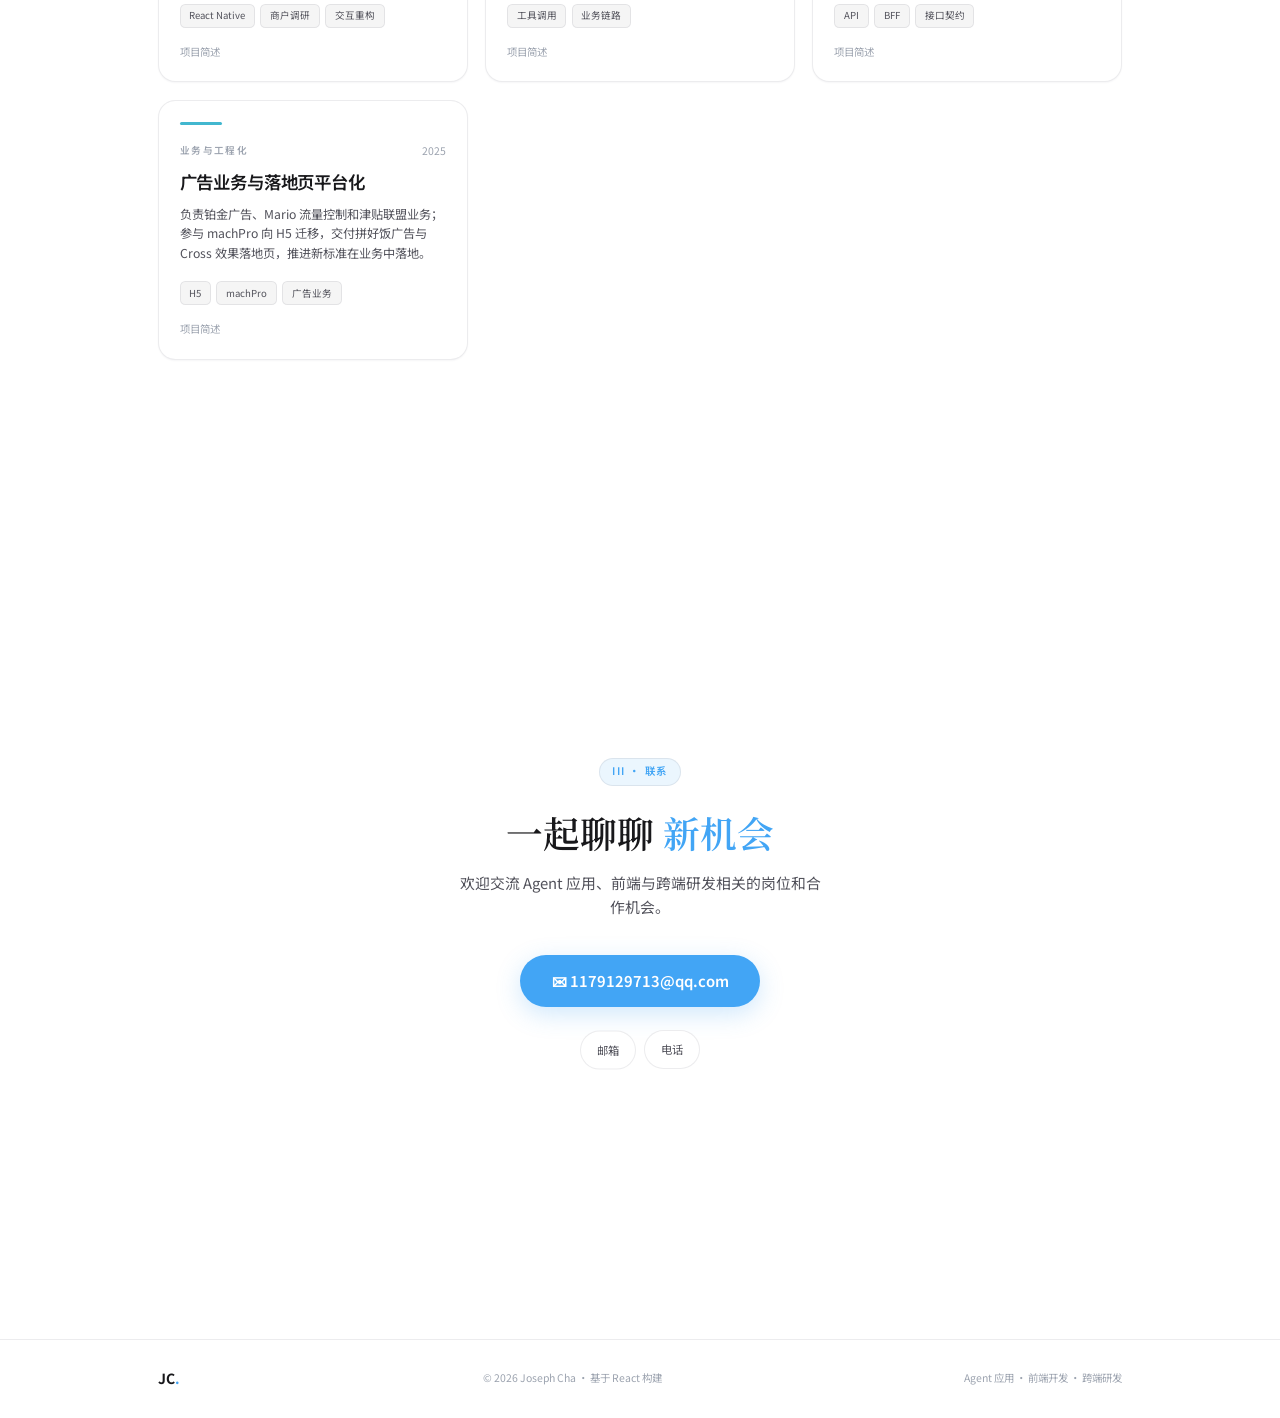
==== commit 9f34b6d2: "deploy: publish portfolio 5004b1df2cb0" ====
--- a/project/1/index.html
+++ b/project/1/index.html
@@ -21,7 +21,7 @@
       href="https://fonts.googleapis.com/css2?family=Bebas+Neue&family=Noto+Sans+SC:wght@300;400;500;700&family=Noto+Serif+SC:wght@300;400;600;700&display=swap"
       rel="stylesheet"
     />
-    <script type="module" crossorigin src="/assets/index-5vV9eO1W.js"></script>
+    <script type="module" crossorigin src="/assets/index-Dej1bzxD.js"></script>
     <link rel="stylesheet" crossorigin href="/assets/index-BMwHk_G-.css">
   </head>
   <body>
